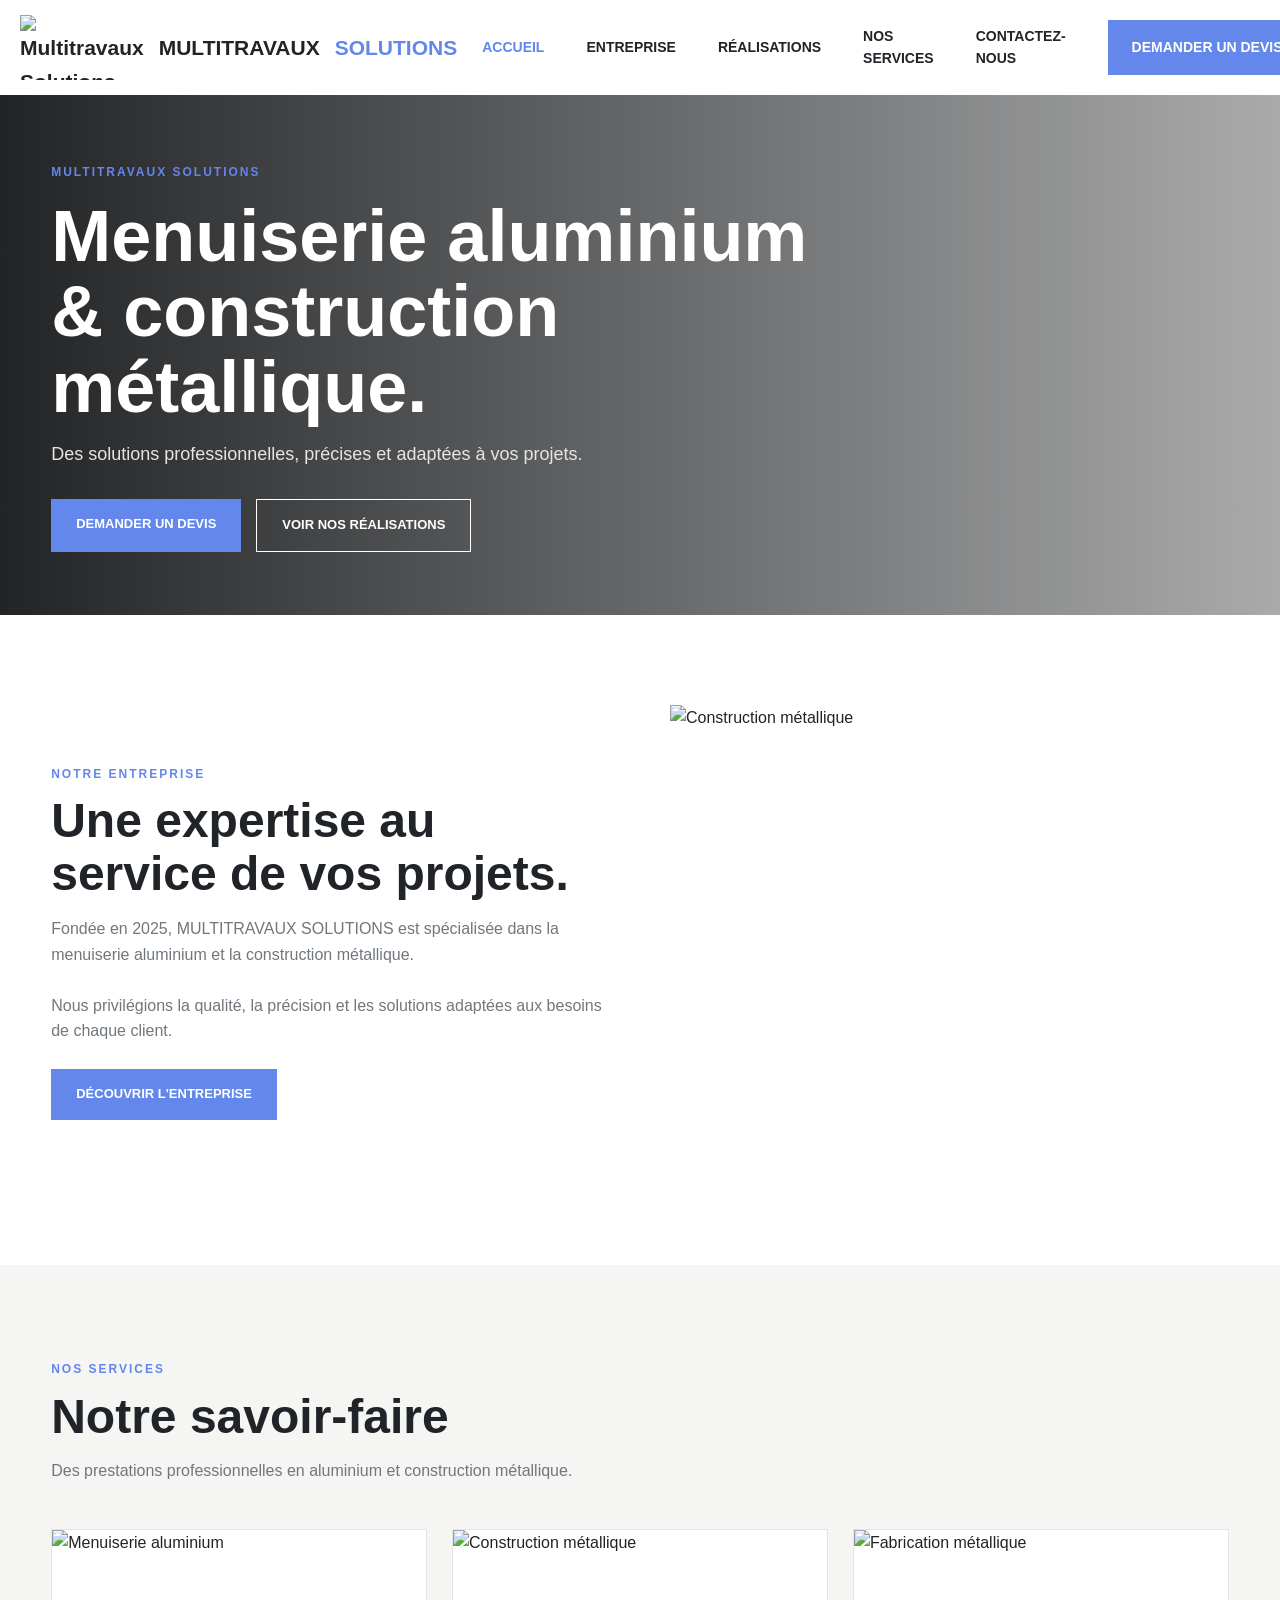
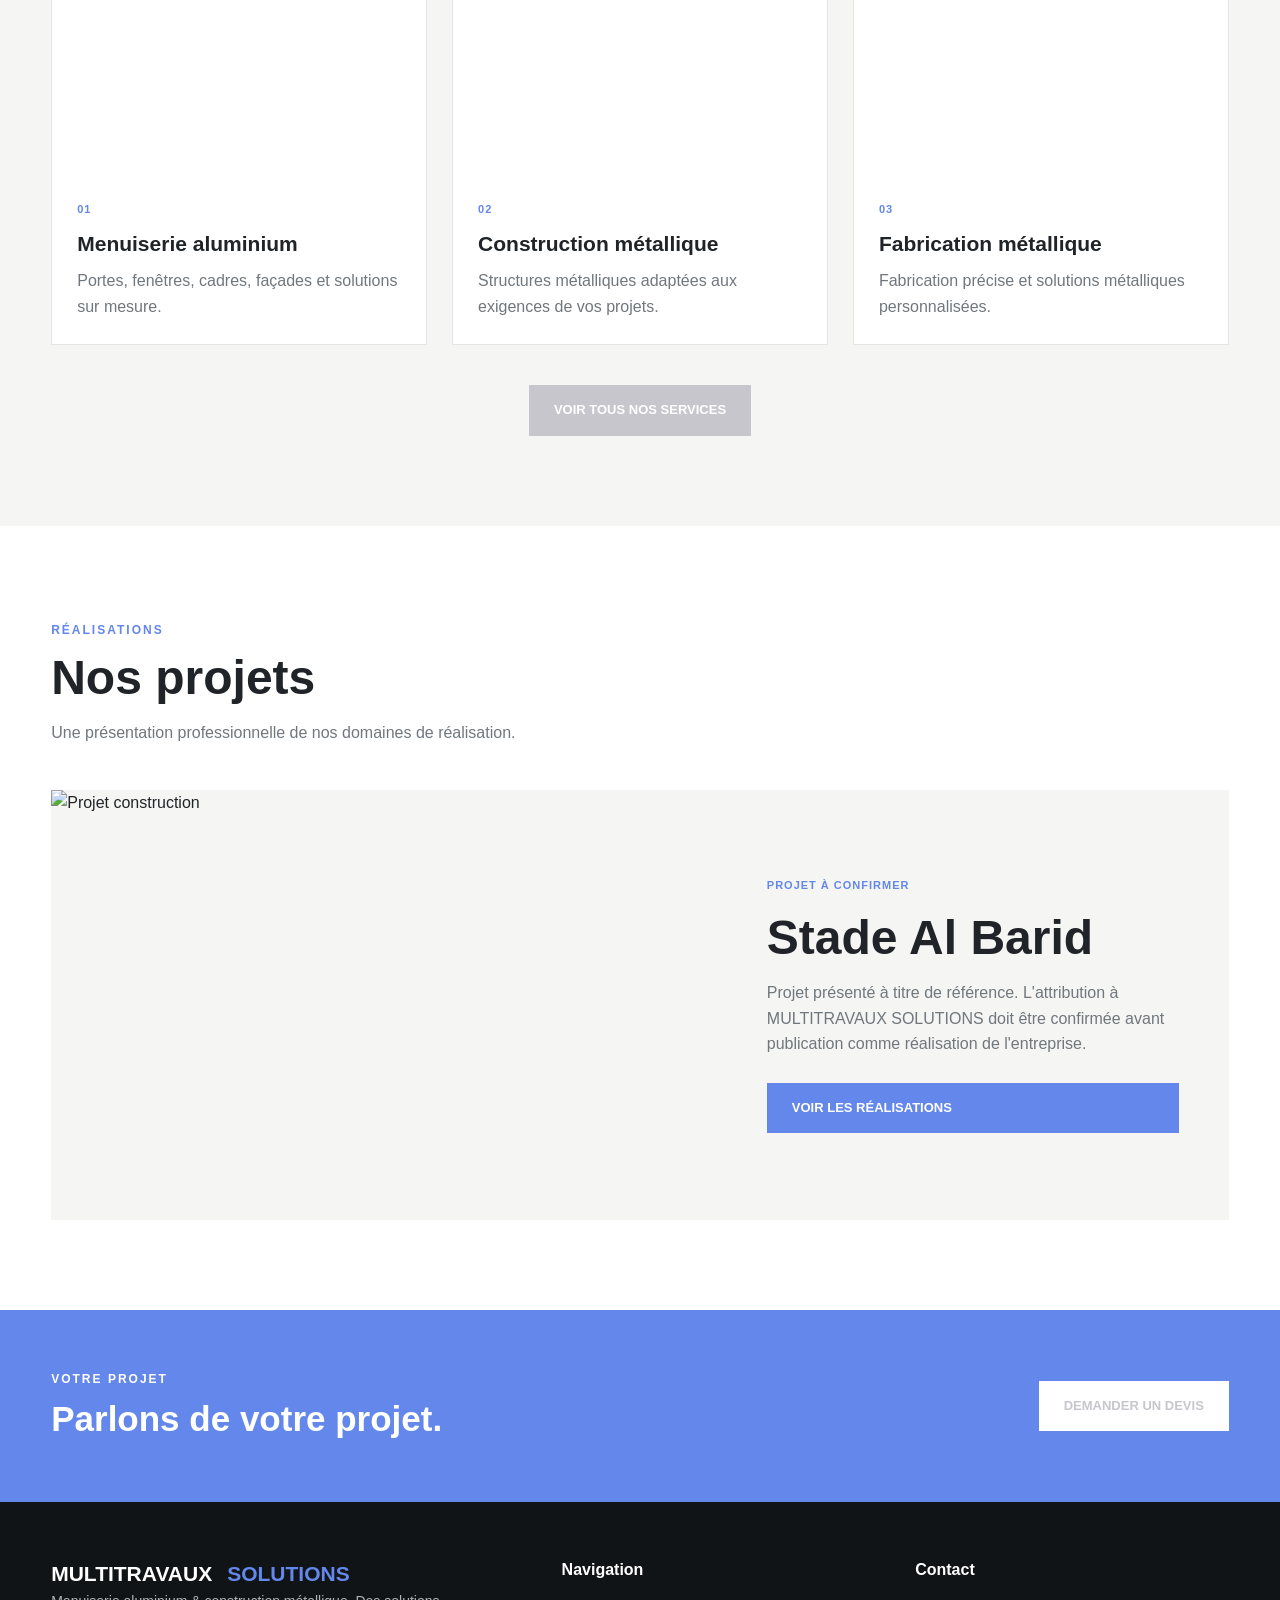
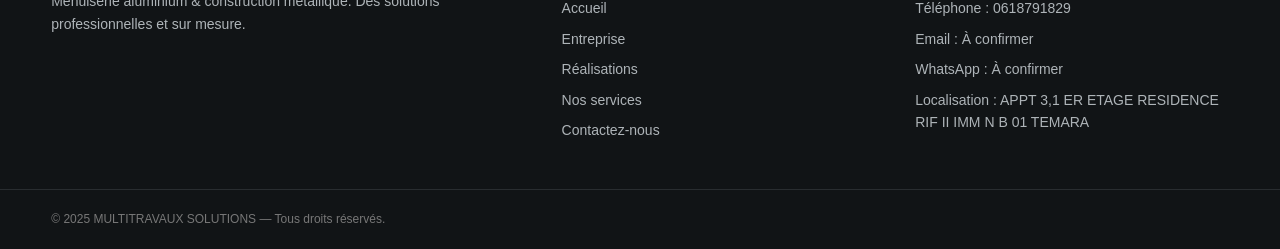
==== index.html @ ccea805b "Add files via upload" ====
<!DOCTYPE html>
<html lang="fr">
<head>
    <meta charset="UTF-8">
    <meta name="viewport" content="width=device-width, initial-scale=1.0">

    <title>MULTITRAVAUX SOLUTIONS</title>

    <link rel="stylesheet" href="style.css">
</head>

<body>

<!-- HEADER -->

<header>

    <div class="container navbar">

        <a href="index.html" class="logo">
            <img src="image/LOGO Casque vectorisé (50 x 60) mm_page-0001.jpg" alt="Multitravaux Solutions">
            MULTITRAVAUX <span>SOLUTIONS</span>
        </a>    

        <button class="menu-btn" onclick="toggleMenu()">
            ☰
        </button>

        <nav id="navLinks">

            <a href="index.html" class="active">
                ACCUEIL
            </a>

            <a href="entreprise.html">
                ENTREPRISE
            </a>

            <a href="realisations.html">
                RÉALISATIONS
            </a>

            <a href="services.html">
                NOS SERVICES
            </a>

            <a href="contact.html">
                CONTACTEZ-NOUS
            </a>

            <a href="contact.html" class="quote-btn">
                DEMANDER UN DEVIS
            </a>

        </nav>

    </div>

</header>


<!-- HERO -->

<section class="home-hero">

    <div class="container">

        <span class="eyebrow">
            MULTITRAVAUX SOLUTIONS
        </span>

        <h1>
            Menuiserie aluminium
            & construction métallique.
        </h1>

        <p>
            Des solutions professionnelles, précises et
            adaptées à vos projets.
        </p>

        <div class="hero-buttons">

            <a href="contact.html" class="btn">
                DEMANDER UN DEVIS
            </a>

            <a href="realisations.html" class="btn btn-outline">
                VOIR NOS RÉALISATIONS
            </a>

        </div>

    </div>

</section>


<!-- INTRO -->

<section class="section">

    <div class="container two-columns">

        <div>

            <span class="eyebrow">
                NOTRE ENTREPRISE
            </span>

            <h2>
                Une expertise au service
                de vos projets.
            </h2>

            <p>
                Fondée en 2025, MULTITRAVAUX SOLUTIONS
                est spécialisée dans la menuiserie aluminium
                et la construction métallique.
            </p>

            <br>

            <p>
                Nous privilégions la qualité, la précision
                et les solutions adaptées aux besoins
                de chaque client.
            </p>

            <br>

            <a href="entreprise.html" class="btn">
                DÉCOUVRIR L'ENTREPRISE
            </a>

        </div>


        <img
            src="https://images.unsplash.com/photo-1504917595217-d4dc5ebe6122?auto=format&fit=crop&w=1200&q=85"
            alt="Construction métallique">

    </div>

</section>


<!-- SERVICES PREVIEW -->

<section class="section light-section">

    <div class="container">

        <div class="section-head">

            <span class="eyebrow">
                NOS SERVICES
            </span>

            <h2>
                Notre savoir-faire
            </h2>

            <p>
                Des prestations professionnelles en aluminium
                et construction métallique.
            </p>

        </div>


        <div class="cards">

            <div class="card">

                <img
                    src="https://images.unsplash.com/photo-1600566753086-00f18fb6b3ea?auto=format&fit=crop&w=900&q=85"
                    alt="Menuiserie aluminium">

                <div class="card-content">

                    <span class="tag">
                        01
                    </span>

                    <h3>
                        Menuiserie aluminium
                    </h3>

                    <p>
                        Portes, fenêtres, cadres, façades
                        et solutions sur mesure.
                    </p>

                </div>

            </div>


            <div class="card">

                <img
                    src="https://images.unsplash.com/photo-1504307651254-35680f356dfd?auto=format&fit=crop&w=900&q=85"
                    alt="Construction métallique">

                <div class="card-content">

                    <span class="tag">
                        02
                    </span>

                    <h3>
                        Construction métallique
                    </h3>

                    <p>
                        Structures métalliques adaptées
                        aux exigences de vos projets.
                    </p>

                </div>

            </div>


            <div class="card">

                <img
                    src="https://images.unsplash.com/photo-1531058020387-3be344556be6?auto=format&fit=crop&w=900&q=85"
                    alt="Fabrication métallique">

                <div class="card-content">

                    <span class="tag">
                        03
                    </span>

                    <h3>
                        Fabrication métallique
                    </h3>

                    <p>
                        Fabrication précise et solutions
                        métalliques personnalisées.
                    </p>

                </div>

            </div>

        </div>


        <div class="center-btn">

            <a href="services.html" class="btn btn-dark">
                VOIR TOUS NOS SERVICES
            </a>

        </div>

    </div>

</section>


<!-- REALISATIONS -->

<section class="section">

    <div class="container">

        <div class="section-head">

            <span class="eyebrow">
                RÉALISATIONS
            </span>

            <h2>
                Nos projets
            </h2>

            <p>
                Une présentation professionnelle de nos
                domaines de réalisation.
            </p>

        </div>


        <div class="project-feature">

            <img
                src="https://images.unsplash.com/photo-1511818966892-d7d671e672a2?auto=format&fit=crop&w=1200&q=85"
                alt="Projet construction">

            <div>

                <span class="tag">
                    PROJET À CONFIRMER
                </span>

                <h2>
                    Stade Al Barid
                </h2>

                <p>
                    Projet présenté à titre de référence.
                    L'attribution à MULTITRAVAUX SOLUTIONS
                    doit être confirmée avant publication
                    comme réalisation de l'entreprise.
                </p>

                <br>

                <a href="realisations.html" class="btn">
                    VOIR LES RÉALISATIONS
                </a>

            </div>

        </div>

    </div>

</section>


<!-- CTA -->

<section class="cta">

    <div class="container cta-content">

        <div>

            <span class="eyebrow">
                VOTRE PROJET
            </span>

            <h2>
                Parlons de votre projet.
            </h2>

        </div>

        <a href="contact.html" class="btn btn-white">
            DEMANDER UN DEVIS
        </a>

    </div>

</section>


<!-- FOOTER -->

<footer>

    <div class="container footer-grid">

        <div>

            <div class="logo">
                MULTITRAVAUX <span>SOLUTIONS</span>
            </div>

            <p>
                Menuiserie aluminium & construction métallique.
                Des solutions professionnelles et sur mesure.
            </p>

        </div>


        <div>

            <h4>
                Navigation
            </h4>

            <a href="index.html">Accueil</a>
            <a href="entreprise.html">Entreprise</a>
            <a href="realisations.html">Réalisations</a>
            <a href="services.html">Nos services</a>
            <a href="contact.html">Contactez-nous</a>

        </div>


        <div>

            <h4>
                Contact
            </h4>

            <p>
                Téléphone : 0618791829
            </p>

            <p>
                Email : À confirmer
            </p>

            <p>
                WhatsApp : À confirmer
            </p>

            <p>
                Localisation : APPT 3,1 ER ETAGE RESIDENCE RIF II IMM N B 01 TEMARA
            </p>

        </div>

    </div>


    <div class="footer-bottom">

        <div class="container">

            © 2025 MULTITRAVAUX SOLUTIONS —
            Tous droits réservés.

        </div>

    </div>

</footer>


<script src="script.js"></script>

</body>
</html>
---- style.css ----
* {
    margin: 0;
    padding: 0;
    box-sizing: border-box;
}

:root {
    --orange: #6387ea;
    --dark: #c7c6cd;
    --dark2: #20252a;
    --light: #f5f5f3;
    --white: #ffffff;
    --text: #202428;
    --gray: #70777d;
    --border: #e5e5e5;
}

html {
    scroll-behavior: smooth;
}

body {
    font-family: Arial, Helvetica, sans-serif;
    color: var(--text);
    background: white;
    line-height: 1.6;
}

a {
    text-decoration: none;
    color: inherit;
}

img {
    display: block;
    width: 100%;
    object-fit: cover;
}

.container {
    width: 92%;
    max-width: 1180px;
    margin: auto;
}

header .container {
    width: 100%;
    max-width: 100%;
    padding: 0 20px;   /* jdid: bghd l-logo mn l-hafa b espace zghir bark */
}

.navbar {
    min-height: 95px;
    display: flex;
    align-items: center;
    justify-content: space-between;
    gap: 25px;
}

.logo {
    display: flex;
    align-items: center;
    gap: 15px;  
    font-size: 21px;
    font-weight: 900;
}

.logo img {
    height: 65px;
    width: auto;
}
.logo span {
    color: var(--orange);
}

nav {
    display: flex;
    align-items: center;
    gap: 42px;   
}
nav a {
    font-size: 14px;
    font-weight: 700;
    transition: .3s;
}

nav a:hover,
nav a.active {
    color: var(--orange);
}

.quote-btn {
    display: inline-block;
    background: var(--orange);
    color: white !important;
    padding: 16px 24px;
    white-space: nowrap;
}

.menu-btn {
    display: none;
    background: none;
    border: none;
    font-size: 28px;
    cursor: pointer;
}


/* ================= HERO ================= */

.home-hero,
.page-hero,
.contact-hero {
    min-height: 520px;
    display: flex;
    align-items: center;
    color: white;
    background:
        linear-gradient(
            90deg,
            rgba(10,12,14,.9),
            rgba(10,12,14,.35)
        ),
        url("https://images.unsplash.com/photo-1504917595217-d4dc5ebe6122?auto=format&fit=crop&w=1800&q=85")
        center/cover;
}

.page-hero {
    min-height: 430px;
}

.contact-hero {
    background:
        linear-gradient(
            90deg,
            rgba(10,12,14,.9),
            rgba(10,12,14,.35)
        ),
        url("https://images.unsplash.com/photo-1497366754035-f200968a6e72?auto=format&fit=crop&w=1800&q=85")
        center/cover;
}

.home-hero h1,
.page-hero h1,
.contact-hero h1 {
    max-width: 800px;
    font-size: clamp(45px, 6vw, 72px);
    line-height: 1.05;
    margin: 15px 0;
}

.home-hero p,
.page-hero p,
.contact-hero p {
    max-width: 650px;
    color: #e5e5e5;
    font-size: 18px;
}

.eyebrow {
    color: var(--orange);
    font-size: 12px;
    font-weight: 800;
    letter-spacing: 2px;
    text-transform: uppercase;
}


/* ================= BUTTON ================= */

.btn {
    display: inline-block;
    background: var(--orange);
    color: white;
    border: none;
    padding: 15px 25px;
    font-size: 13px;
    font-weight: 800;
    cursor: pointer;
    transition: .3s;
}

.btn:hover {
    transform: translateY(-3px);
    background: #7693e2;
}

.btn-dark {
    background: var(--dark);
}

.btn-white {
    background: white;
    color: var(--dark);
}

.hero-buttons {
    display: flex;
    gap: 15px;
    margin-top: 30px;
}

.btn-outline {
    background: transparent;
    border: 1px solid white;
}

.center-btn {
    text-align: center;
    margin-top: 40px;
}


/* ================= SECTIONS ================= */

.section {
    padding: 90px 0;
}

.light-section {
    background: var(--light);
}

.section-head {
    max-width: 750px;
    margin-bottom: 45px;
}

.section h2 {
    font-size: clamp(32px,4vw,48px);
    line-height: 1.1;
    margin: 10px 0 15px;
}

.section p {
    color: var(--gray);
}


/* ================= TWO COLUMNS ================= */

.two-columns {
    display: grid;
    grid-template-columns: 1fr 1fr;
    gap: 60px;
    align-items: center;
}

.two-columns img {
    height: 470px;
}


/* ================= CARDS ================= */

.cards {
    display: grid;
    grid-template-columns: repeat(3,1fr);
    gap: 25px;
}

.card {
    background: white;
    border: 1px solid var(--border);
    overflow: hidden;
    transition: .3s;
}

.card:hover {
    transform: translateY(-5px);
    box-shadow: 0 15px 35px rgba(0,0,0,.08);
}

.card img {
    height: 240px;
}

.card-content {
    padding: 25px;
}

.card-content h3 {
    font-size: 21px;
    margin-bottom: 8px;
}

.tag {
    display: inline-block;
    color: var(--orange);
    font-size: 11px;
    font-weight: 800;
    letter-spacing: 1px;
    margin-bottom: 8px;
}


/* ================= PROJECT ================= */

.project-feature {
    display: grid;
    grid-template-columns: 1.3fr 1fr;
    background: var(--light);
}

.project-feature img {
    height: 430px;
}

.project-feature > div {
    padding: 50px;
    display: flex;
    flex-direction: column;
    justify-content: center;
}

.project-grid {
    display: grid;
    grid-template-columns: repeat(2,1fr);
    gap: 25px;
}

.project-card {
    border: 1px solid var(--border);
    overflow: hidden;
    background: white;
}

.project-card img {
    height: 330px;
}

.project-info {
    padding: 25px;
}

.project-info h3 {
    font-size: 25px;
    margin-bottom: 8px;
}


/* ================= SERVICES ================= */

.service-list {
    display: flex;
    flex-direction: column;
    gap: 80px;
}

.service-row {
    display: grid;
    grid-template-columns: 1fr 1fr;
    gap: 60px;
    align-items: center;
}

.service-row.reverse img {
    order: 2;
}

.service-row img {
    height: 420px;
}

.service-row h2 {
    font-size: 42px;
}


/* ================= VALUES ================= */

.values-grid {
    display: grid;
    grid-template-columns: repeat(2,1fr);
    gap: 20px;
}

.value-big {
    padding: 35px;
    background: white;
    border-left: 4px solid var(--orange);
}

.value-big strong {
    display: block;
    font-size: 22px;
    margin-bottom: 10px;
}


/* ================= DARK ================= */

.dark-section {
    background: var(--dark);
    color: white;
}

.dark-section p {
    color: #bfc4c7;
}

.process-grid {
    display: grid;
    grid-template-columns: repeat(3,1fr);
    gap: 20px;
    margin-top: 40px;
}

.process-grid div {
    padding: 30px;
    border: 1px solid #333;
}

.process-grid span {
    color: var(--orange);
    font-weight: 900;
    font-size: 28px;
}


/* ================= CONTACT ================= */

.contact-layout {
    display: grid;
    grid-template-columns: .85fr 1.15fr;
    gap: 60px;
}

.contact-side h2 {
    font-size: 45px;
    line-height: 1.1;
    margin: 10px 0;
}

.contact-details {
    display: grid;
    gap: 15px;
    margin-top: 30px;
}

.contact-details div {
    padding: 20px;
    background: var(--light);
    border-left: 3px solid var(--orange);
}

.contact-details span {
    display: block;
    color: var(--orange);
    font-size: 11px;
    font-weight: 800;
}

.contact-details strong {
    display: block;
    margin-top: 5px;
}

.whatsapp-btn {
    display: inline-block;
    margin-top: 20px;
    background: var(--dark);
    color: white;
    padding: 15px 20px;
    font-size: 13px;
    font-weight: 800;
}

.form-box {
    background: var(--light);
    padding: 40px;
}

.form-box h2 {
    font-size: 34px;
    margin: 5px 0;
}

.form-box p {
    margin-bottom: 25px;
}

form {
    display: grid;
    gap: 15px;
}

.form-row {
    display: grid;
    grid-template-columns: 1fr 1fr;
    gap: 15px;
}

input,
select,
textarea {
    width: 100%;
    border: 1px solid #ddd;
    background: white;
    padding: 15px;
    font: inherit;
    outline: none;
}

input:focus,
select:focus,
textarea:focus {
    border-color: var(--orange);
}

textarea {
    min-height: 160px;
    resize: vertical;
}


/* ================= MAP ================= */

.map-section {
    padding: 80px 0;
    background: var(--light);
}

.map {
    height: 350px;
    margin-top: 25px;
    display: flex;
    align-items: center;
    justify-content: center;
    color: white;
    font-weight: 800;
    background:
        linear-gradient(rgba(0,0,0,.55),rgba(0,0,0,.55)),
        url("https://images.unsplash.com/photo-1524666041070-9f7d3f5c3f22?auto=format&fit=crop&w=1600&q=85")
        center/cover;
}


/* ================= CTA ================= */

.cta {
    padding: 55px 0;
    background: var(--orange);
    color: white;
}

.cta-content {
    display: flex;
    align-items: center;
    justify-content: space-between;
    gap: 25px;
}

.cta h2 {
    font-size: 35px;
}

.cta .eyebrow {
    color: white;
}


/* ================= FOOTER ================= */

footer {
    background: #111416;
    color: white;
    padding-top: 55px;
}

.footer-grid {
    display: grid;
    grid-template-columns: 1.5fr 1fr 1fr;
    gap: 40px;
    padding-bottom: 40px;
}

footer h4 {
    margin-bottom: 15px;
}

footer a,
footer p {
    display: block;
    color: #aeb4b8;
    font-size: 14px;
    margin-bottom: 8px;
}

.footer-bottom {
    border-top: 1px solid #292d30;
    padding: 20px 0;
    color: #777;
    font-size: 12px;
}


/* ================= MOBILE ================= */

@media(max-width:800px) {

    .menu-btn {
        display: block;
    }

    nav {
        display: none;
        position: absolute;
        top: 82px;
        left: 0;
        right: 0;
        background: white;
        padding: 25px;
        flex-direction: column;
        align-items: flex-start;
        gap: 20px;
        border-bottom: 1px solid var(--border);
    }

    nav.show {
        display: flex;
    }

    .home-hero,
    .page-hero,
    .contact-hero {
        min-height: 500px;
    }

    .home-hero h1,
    .page-hero h1,
    .contact-hero h1 {
        font-size: 48px;
    }

    .section {
        padding: 65px 0;
    }

    .two-columns,
    .project-feature,
    .contact-layout,
    .service-row {
        grid-template-columns: 1fr;
    }

    .service-row.reverse img {
        order: 0;
    }

    .service-row img,
    .two-columns img {
        height: 330px;
    }

    .cards,
    .project-grid,
    .values-grid,
    .process-grid,
    .footer-grid {
        grid-template-columns: 1fr;
    }

    .project-feature > div {
        padding: 35px;
    }

    .hero-buttons,
    .cta-content {
        flex-direction: column;
        align-items: flex-start;
    }

    .form-row {
        grid-template-columns: 1fr;
    }

    .form-box {
        padding: 25px;
    }

}
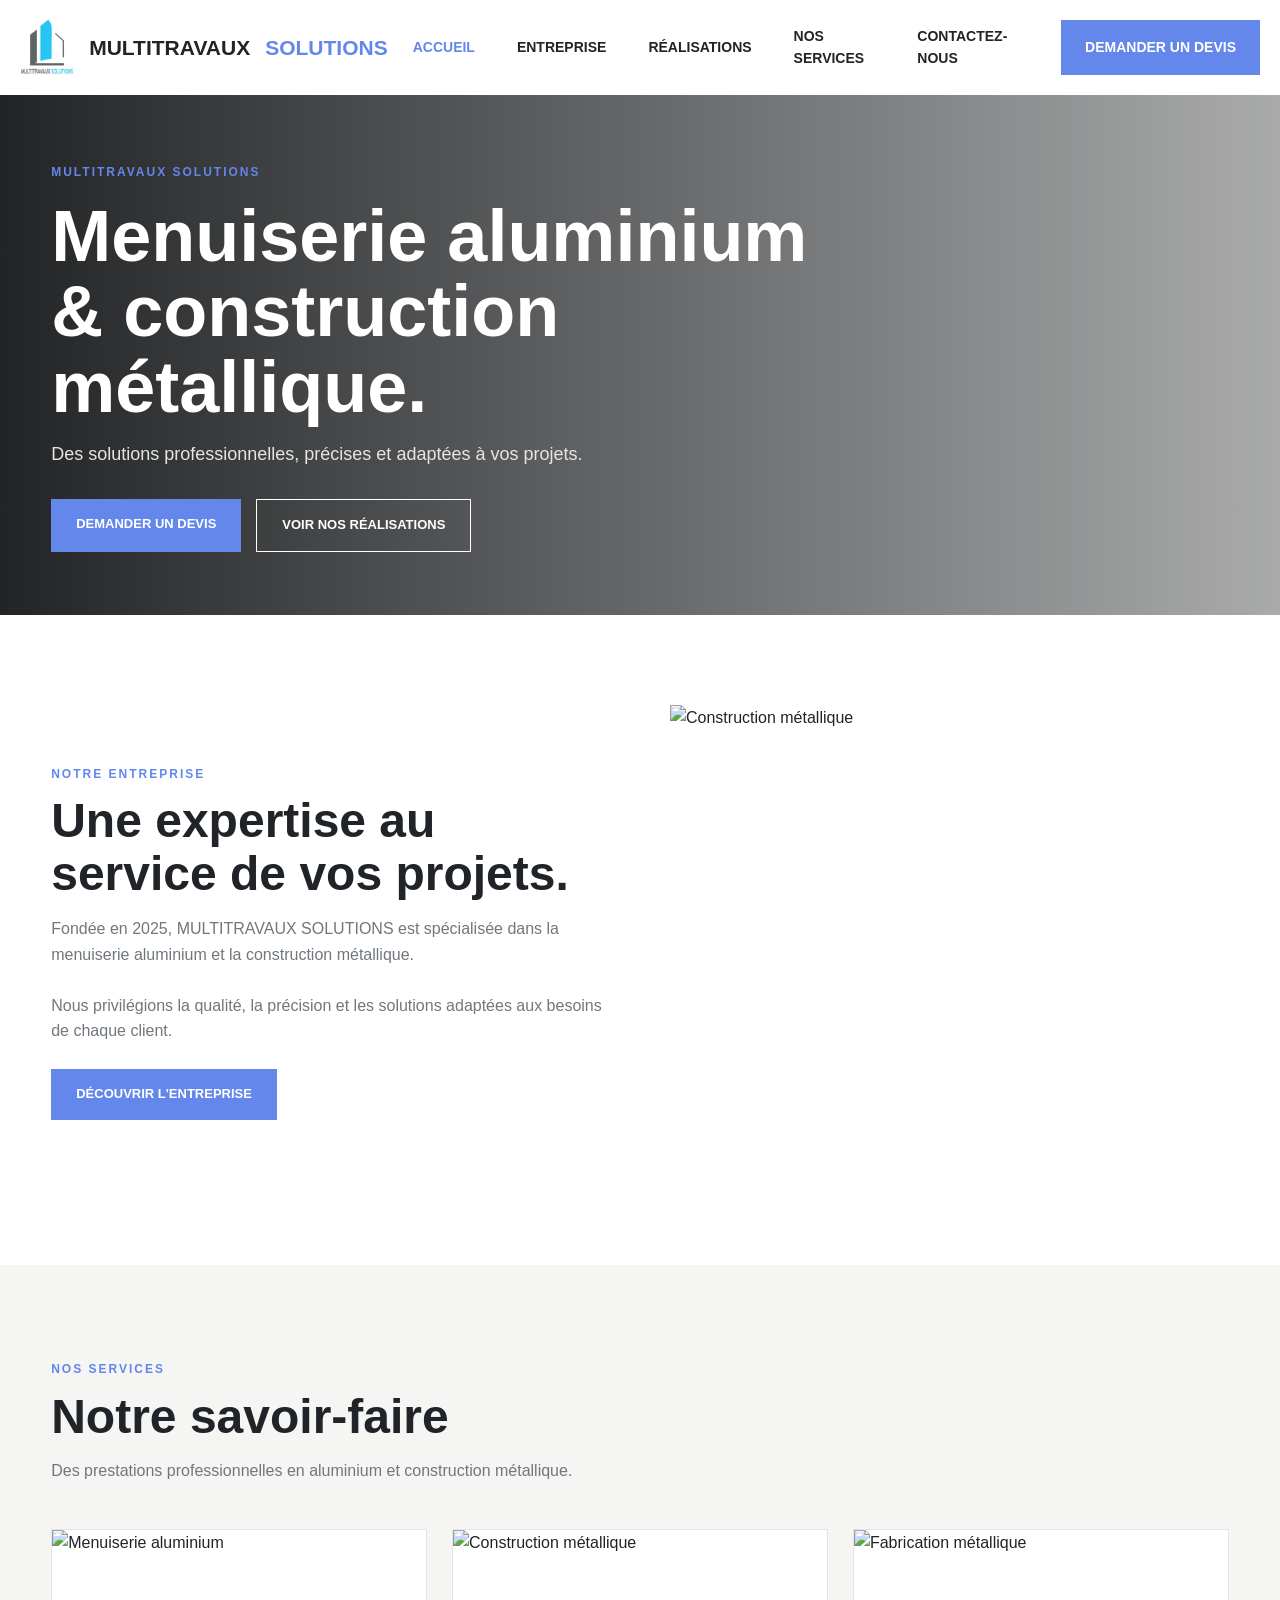
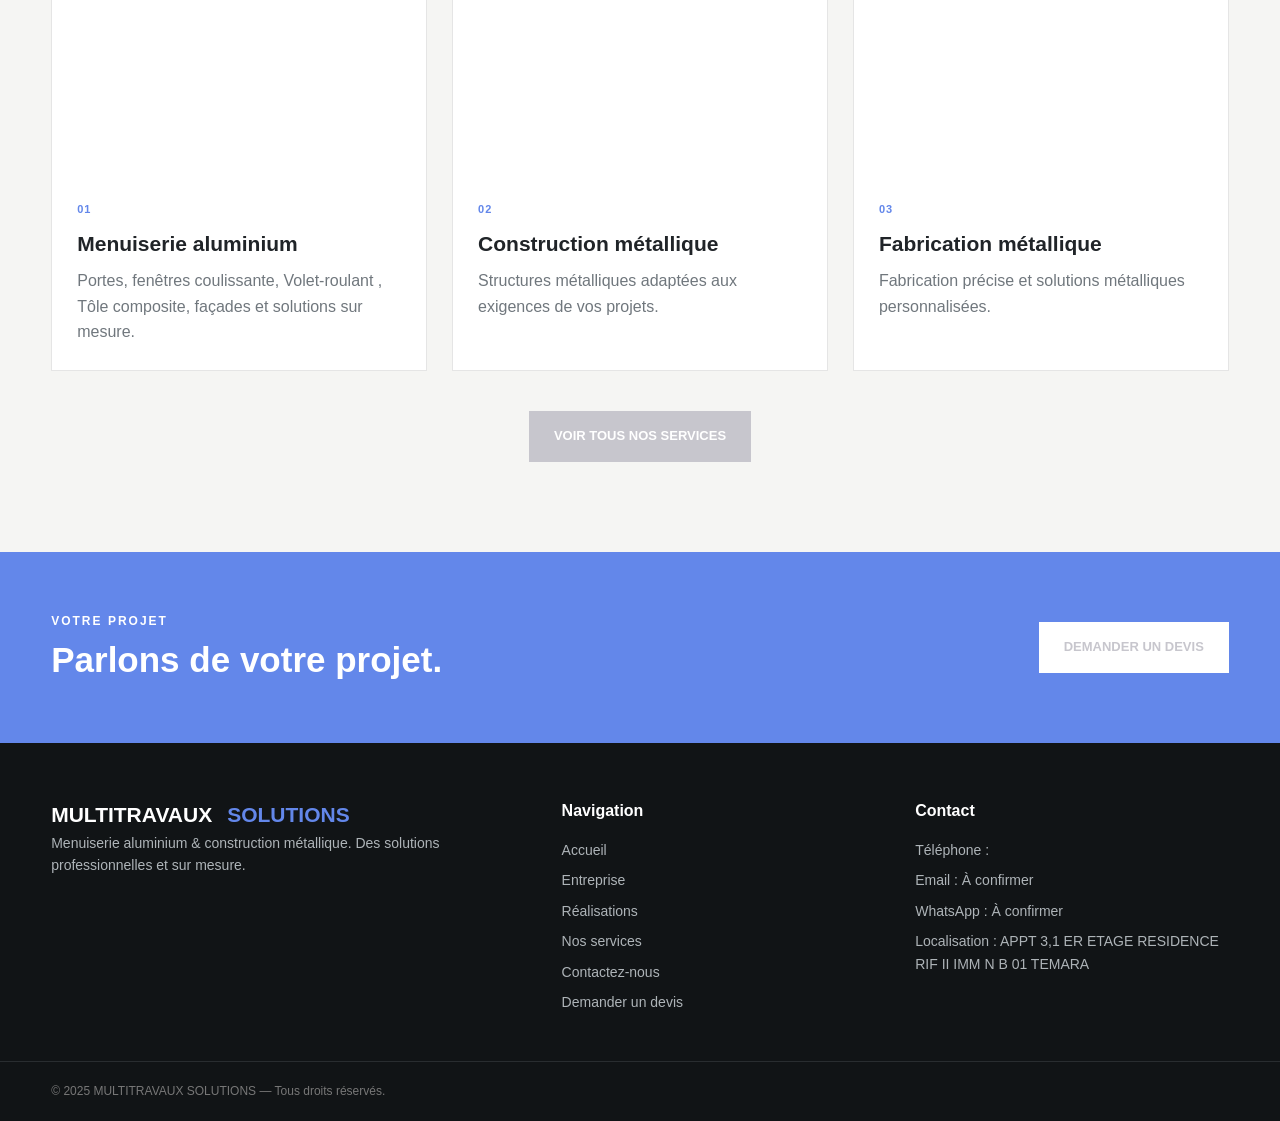
==== commit c0487366: "Add files via upload" ====
--- a/index.html
+++ b/index.html
@@ -5,6 +5,7 @@
     <meta name="viewport" content="width=device-width, initial-scale=1.0">
 
     <title>MULTITRAVAUX SOLUTIONS</title>
+    <link rel="icon" type="image/png" href="image/favicon.jpeg">
 
     <link rel="stylesheet" href="style.css">
 </head>
@@ -48,7 +49,7 @@
                 CONTACTEZ-NOUS
             </a>
 
-            <a href="contact.html" class="quote-btn">
+            <a href="devis.html" class="quote-btn">
                 DEMANDER UN DEVIS
             </a>
 
@@ -174,7 +175,7 @@
             <div class="card">
 
                 <img
-                    src="https://images.unsplash.com/photo-1600566753086-00f18fb6b3ea?auto=format&fit=crop&w=900&q=85"
+                    src="image/image2.jpeg"
                     alt="Menuiserie aluminium">
 
                 <div class="card-content">
@@ -188,7 +189,7 @@
                     </h3>
 
                     <p>
-                        Portes, fenêtres, cadres, façades
+                        Portes, fenêtres coulissante, Volet-roulant , Tôle composite, façades 
                         et solutions sur mesure.
                     </p>
 
@@ -200,7 +201,7 @@
             <div class="card">
 
                 <img
-                    src="https://images.unsplash.com/photo-1504307651254-35680f356dfd?auto=format&fit=crop&w=900&q=85"
+                    src="image/image3.jpeg"
                     alt="Construction métallique">
 
                 <div class="card-content">
@@ -226,7 +227,7 @@
             <div class="card">
 
                 <img
-                    src="https://images.unsplash.com/photo-1531058020387-3be344556be6?auto=format&fit=crop&w=900&q=85"
+                    src="image/imag1.jpeg"
                     alt="Fabrication métallique">
 
                 <div class="card-content">
@@ -256,68 +257,6 @@
             <a href="services.html" class="btn btn-dark">
                 VOIR TOUS NOS SERVICES
             </a>
-
-        </div>
-
-    </div>
-
-</section>
-
-
-<!-- REALISATIONS -->
-
-<section class="section">
-
-    <div class="container">
-
-        <div class="section-head">
-
-            <span class="eyebrow">
-                RÉALISATIONS
-            </span>
-
-            <h2>
-                Nos projets
-            </h2>
-
-            <p>
-                Une présentation professionnelle de nos
-                domaines de réalisation.
-            </p>
-
-        </div>
-
-
-        <div class="project-feature">
-
-            <img
-                src="https://images.unsplash.com/photo-1511818966892-d7d671e672a2?auto=format&fit=crop&w=1200&q=85"
-                alt="Projet construction">
-
-            <div>
-
-                <span class="tag">
-                    PROJET À CONFIRMER
-                </span>
-
-                <h2>
-                    Stade Al Barid
-                </h2>
-
-                <p>
-                    Projet présenté à titre de référence.
-                    L'attribution à MULTITRAVAUX SOLUTIONS
-                    doit être confirmée avant publication
-                    comme réalisation de l'entreprise.
-                </p>
-
-                <br>
-
-                <a href="realisations.html" class="btn">
-                    VOIR LES RÉALISATIONS
-                </a>
-
-            </div>
 
         </div>
 
@@ -384,6 +323,7 @@
             <a href="realisations.html">Réalisations</a>
             <a href="services.html">Nos services</a>
             <a href="contact.html">Contactez-nous</a>
+            <a href="devis.html">Demander un devis</a>
 
         </div>
 
@@ -395,7 +335,7 @@
             </h4>
 
             <p>
-                Téléphone : 0618791829
+                Téléphone : 
             </p>
 
             <p>
--- a/style.css
+++ b/style.css
@@ -272,7 +272,8 @@
 }
 
 .card img {
-    height: 240px;
+    height: 240px
+    
 }
 
 .card-content {
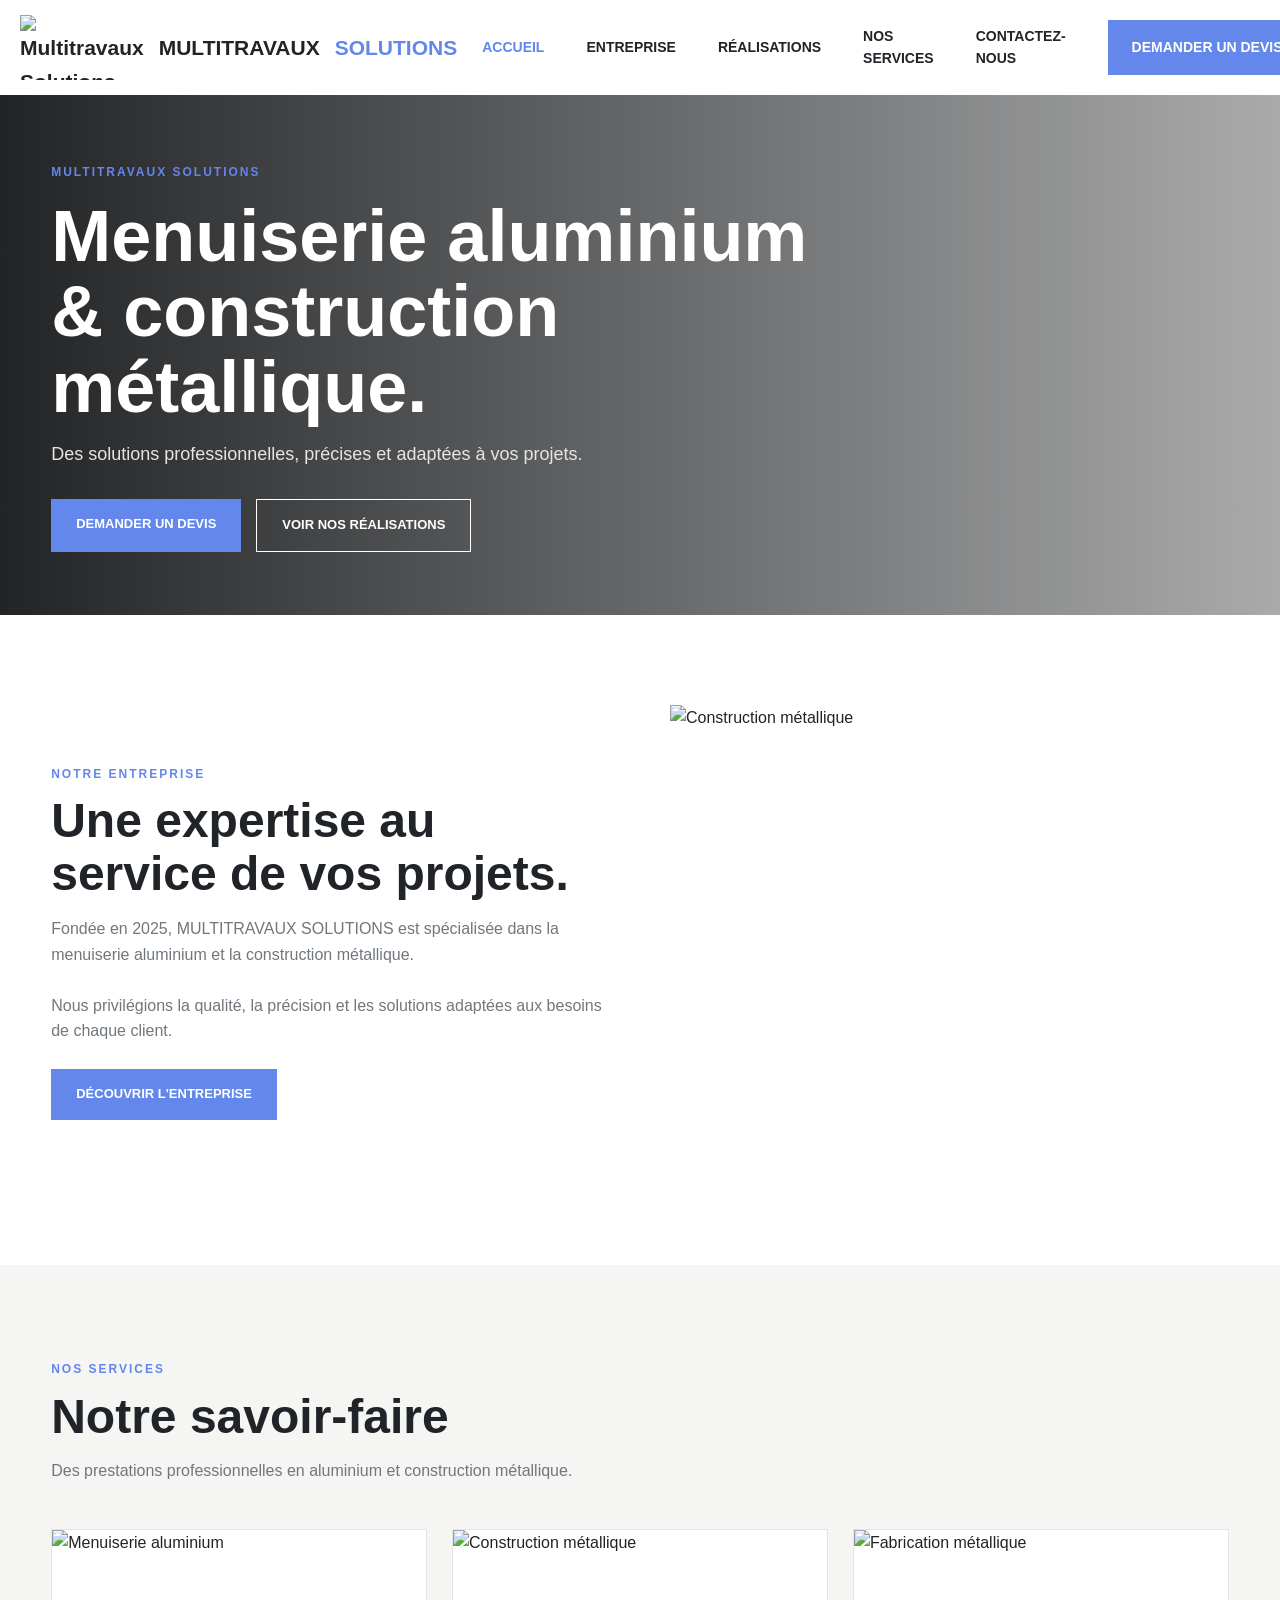
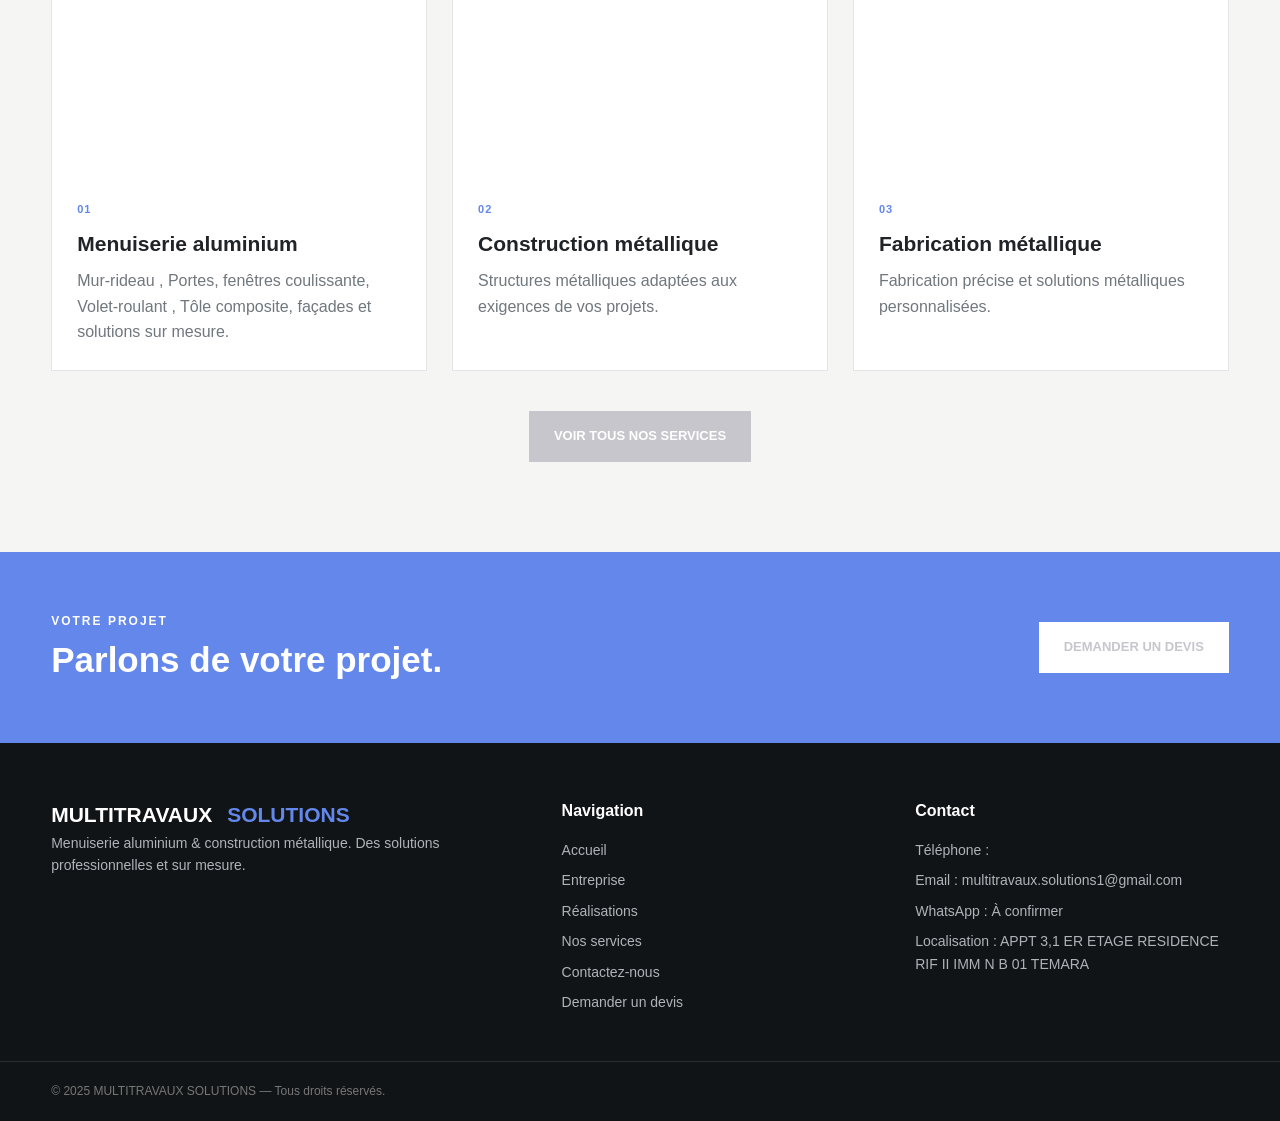
==== commit 532220cd: "Refactor index.html structure and content" ====
--- a/index.html
+++ b/index.html
@@ -63,6 +63,13 @@
 <!-- HERO -->
 
 <section class="home-hero">
+        <div class="hero-slideshow">
+            <div class="hero-slide" style="background-image:url('image/image5peg.jpeg')"></div>
+            <div class="hero-slide" style="background-image:url('image/image6.jpeg')"></div>
+            <div class="hero-slide" style="background-image:url('image/image7.jpeg')"></div>
+            <div class="hero-slide" style="background-image:url('image/image8.jpeg')"></div>
+        </div>
+
 
     <div class="container">
 
@@ -189,7 +196,7 @@
                     </h3>
 
                     <p>
-                        Portes, fenêtres coulissante, Volet-roulant , Tôle composite, façades 
+                        Mur-rideau , Portes, fenêtres coulissante, Volet-roulant , Tôle composite, façades 
                         et solutions sur mesure.
                     </p>
 
@@ -339,7 +346,7 @@
             </p>
 
             <p>
-                Email : À confirmer
+                Email : multitravaux.solutions1@gmail.com
             </p>
 
             <p>
@@ -372,4 +379,4 @@
 <script src="script.js"></script>
 
 </body>
-</html>+</html>
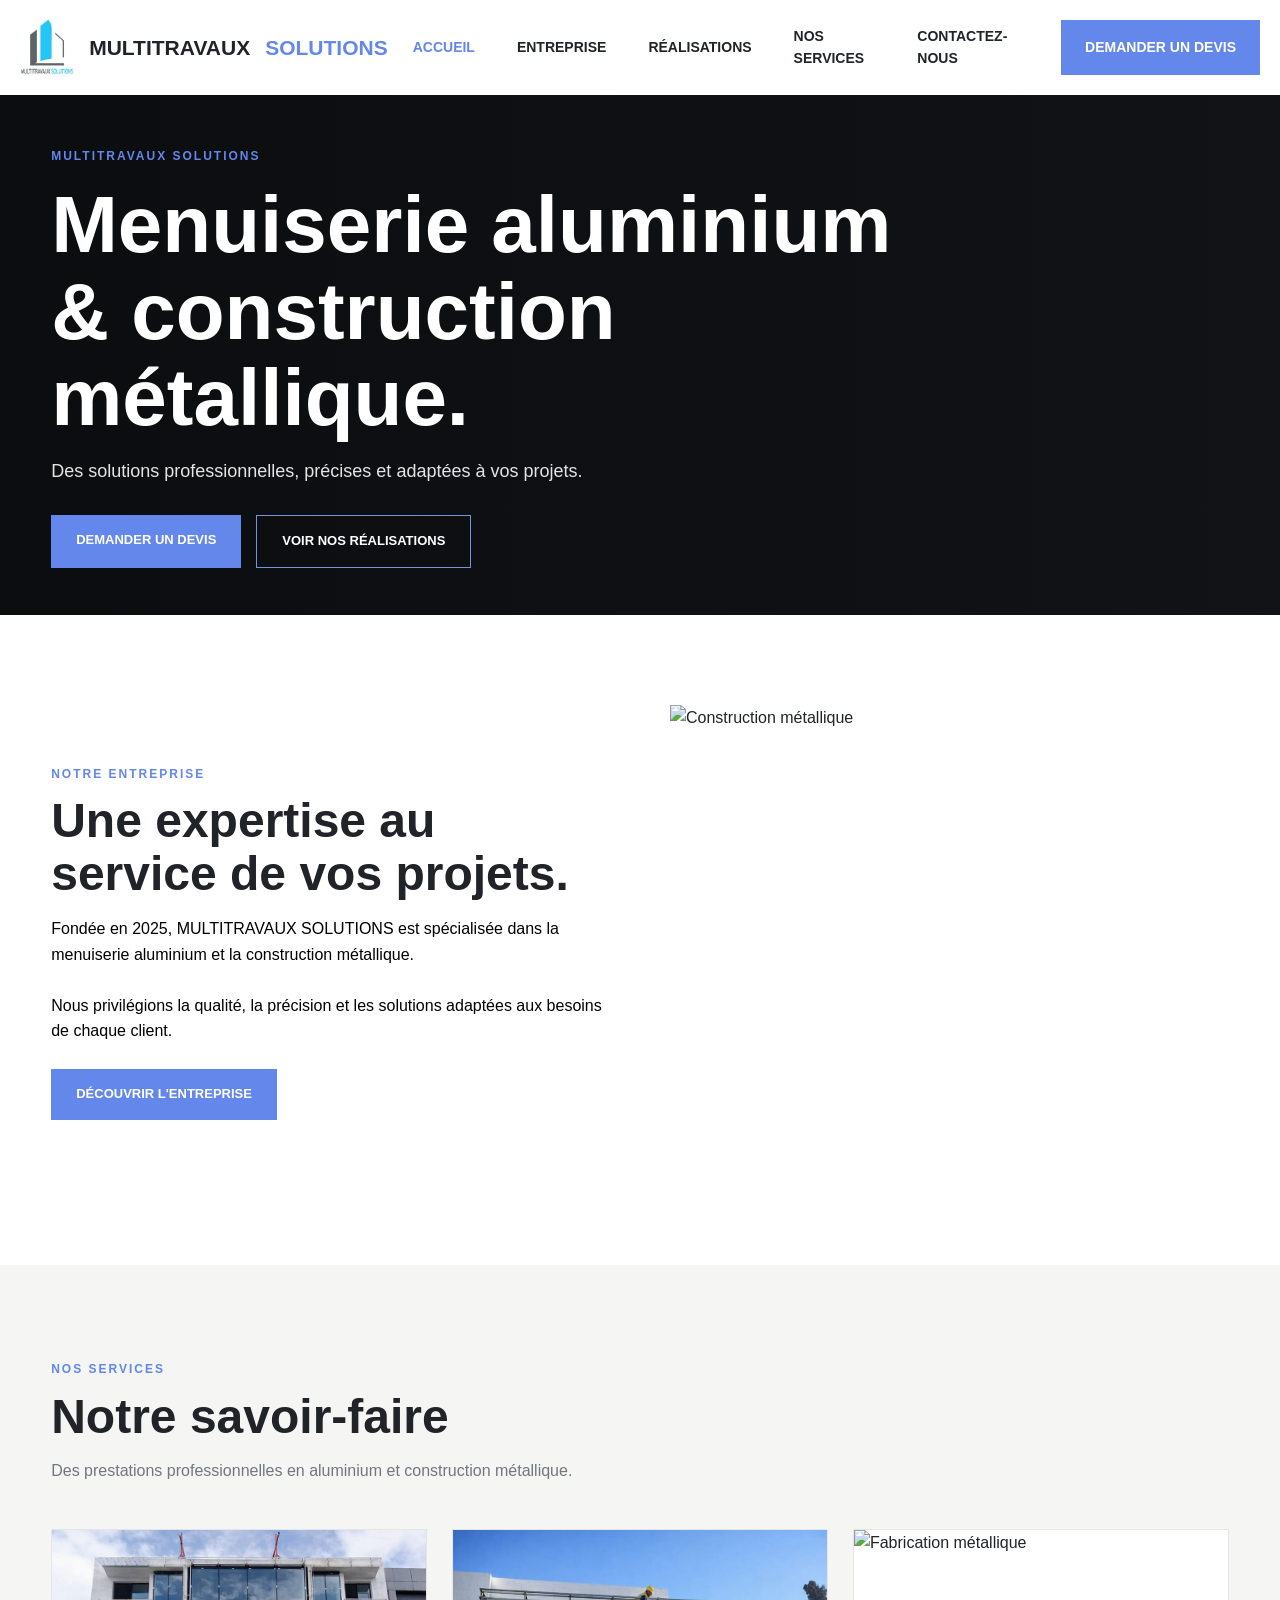
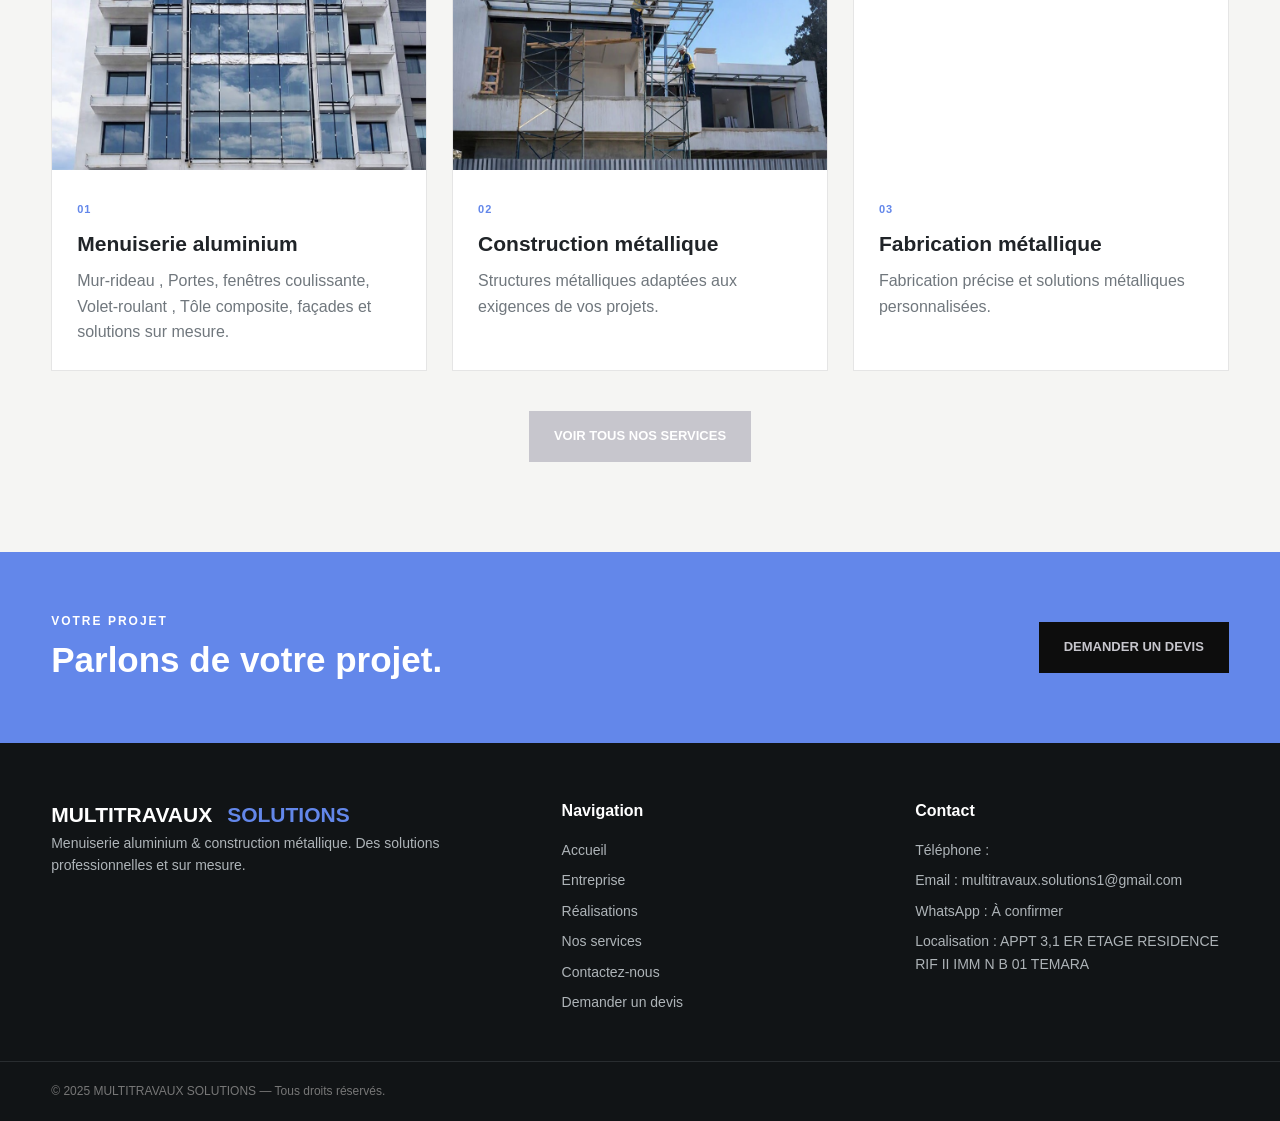
==== commit f01a4e21: "Modify favicon and improve header button accessibility Updated favicon image and button type in the " ====
--- a/index.html
+++ b/index.html
@@ -5,7 +5,7 @@
     <meta name="viewport" content="width=device-width, initial-scale=1.0">
 
     <title>MULTITRAVAUX SOLUTIONS</title>
-    <link rel="icon" type="image/png" href="image/favicon.jpeg">
+    <link rel="icon" type="image/png" href="image/favcon.jpeg">
 
     <link rel="stylesheet" href="style.css">
 </head>
@@ -23,8 +23,8 @@
             MULTITRAVAUX <span>SOLUTIONS</span>
         </a>    
 
-        <button class="menu-btn" onclick="toggleMenu()">
-            ☰
+       <button type="button" class="menu-btn" id="menuBtn">
+                ☰
         </button>
 
         <nav id="navLinks">
@@ -122,17 +122,17 @@
             </h2>
 
             <p>
-                Fondée en 2025, MULTITRAVAUX SOLUTIONS
+               <span style="color: black;">Fondée en 2025, MULTITRAVAUX SOLUTIONS
                 est spécialisée dans la menuiserie aluminium
-                et la construction métallique.
+                et la construction métallique.</span> 
             </p>
 
             <br>
 
             <p>
-                Nous privilégions la qualité, la précision
+                <span style="color: black;">Nous privilégions la qualité, la précision
                 et les solutions adaptées aux besoins
-                de chaque client.
+                de chaque client.</span>
             </p>
 
             <br>
@@ -234,7 +234,7 @@
             <div class="card">
 
                 <img
-                    src="image/imag1.jpeg"
+                    src="image/image1.jpeg"
                     alt="Fabrication métallique">
 
                 <div class="card-content">
--- a/style.css
+++ b/style.css
@@ -107,45 +107,71 @@
 
 
 /* ================= HERO ================= */
-
 .home-hero,
 .page-hero,
 .contact-hero {
+    position: relative;
     min-height: 520px;
     display: flex;
     align-items: center;
     color: white;
-    background:
-        linear-gradient(
-            90deg,
-            rgba(10,12,14,.9),
-            rgba(10,12,14,.35)
-        ),
-        url("https://images.unsplash.com/photo-1504917595217-d4dc5ebe6122?auto=format&fit=crop&w=1800&q=85")
-        center/cover;
+    overflow: hidden;
+    background: #14171a;
 }
 
 .page-hero {
-    min-height: 430px;
-}
-
-.contact-hero {
-    background:
-        linear-gradient(
-            90deg,
-            rgba(10,12,14,.9),
-            rgba(10,12,14,.35)
-        ),
-        url("https://images.unsplash.com/photo-1497366754035-f200968a6e72?auto=format&fit=crop&w=1800&q=85")
-        center/cover;
-}
-
+    min-height: 560px;
+}
+
+.hero-slideshow {
+    position: absolute;
+    inset: 0;
+    z-index: 0;
+}
+
+.hero-slide {
+    position: absolute;
+    inset: 0;
+    background-size: cover;
+    background-position: center;
+    opacity: 0;
+    animation: heroFade 13.5s infinite;
+}
+
+.hero-slide:nth-child(1) { animation-delay: 0s; }
+.hero-slide:nth-child(2) { animation-delay: 4.5s; }
+.hero-slide:nth-child(3) { animation-delay: 9s; }
+
+@keyframes heroFade {
+    0%   { opacity: 0; }
+    4%   { opacity: 1; }
+    29%  { opacity: 1; }
+    34%  { opacity: 0; }
+    100% { opacity: 0; }
+}
+
+.home-hero::before,
+.page-hero::before,
+.contact-hero::before {
+    content: "";
+    position: absolute;
+    inset: 0;
+    background: linear-gradient(90deg, rgba(10,12,14,.9), rgba(10,12,14,.35));
+    z-index: 1;
+}
+
+.home-hero > .container,
+.page-hero > .container,
+.contact-hero > .container {
+    position: relative;
+    z-index: 2;
+}
 .home-hero h1,
 .page-hero h1,
 .contact-hero h1 {
-    max-width: 800px;
-    font-size: clamp(45px, 6vw, 72px);
-    line-height: 1.05;
+    max-width: 850px;
+    font-size: clamp(52px, 7vw, 80px);
+    line-height: 1.08;
     margin: 15px 0;
 }
 
@@ -190,7 +216,7 @@
 }
 
 .btn-white {
-    background: white;
+    background: rgb(13, 13, 13);
     color: var(--dark);
 }
 
@@ -202,7 +228,7 @@
 
 .btn-outline {
     background: transparent;
-    border: 1px solid white;
+    border: 1px solid #7693e2;
 }
 
 .center-btn {
@@ -378,7 +404,7 @@
 
 .value-big {
     padding: 35px;
-    background: white;
+    background: rgb(229, 223, 223);
     border-left: 4px solid var(--orange);
 }
 
@@ -393,11 +419,11 @@
 
 .dark-section {
     background: var(--dark);
-    color: white;
+    color: rgb(26, 23, 23);
 }
 
 .dark-section p {
-    color: #bfc4c7;
+    color: #090b0c;
 }
 
 .process-grid {
@@ -456,7 +482,17 @@
     display: block;
     margin-top: 5px;
 }
-
+.section-head.centered {
+    margin-left: auto;
+    margin-right: auto;
+    text-align: center;
+}
+
+.contact-details.centered {
+    margin-left: auto;
+    margin-right: auto;
+    text-align: center;
+}
 .whatsapp-btn {
     display: inline-block;
     margin-top: 20px;
@@ -631,7 +667,7 @@
     .home-hero h1,
     .page-hero h1,
     .contact-hero h1 {
-        font-size: 48px;
+        font-size: 52px;
     }
 
     .section {
@@ -680,4 +716,4 @@
         padding: 25px;
     }
 
-}+}
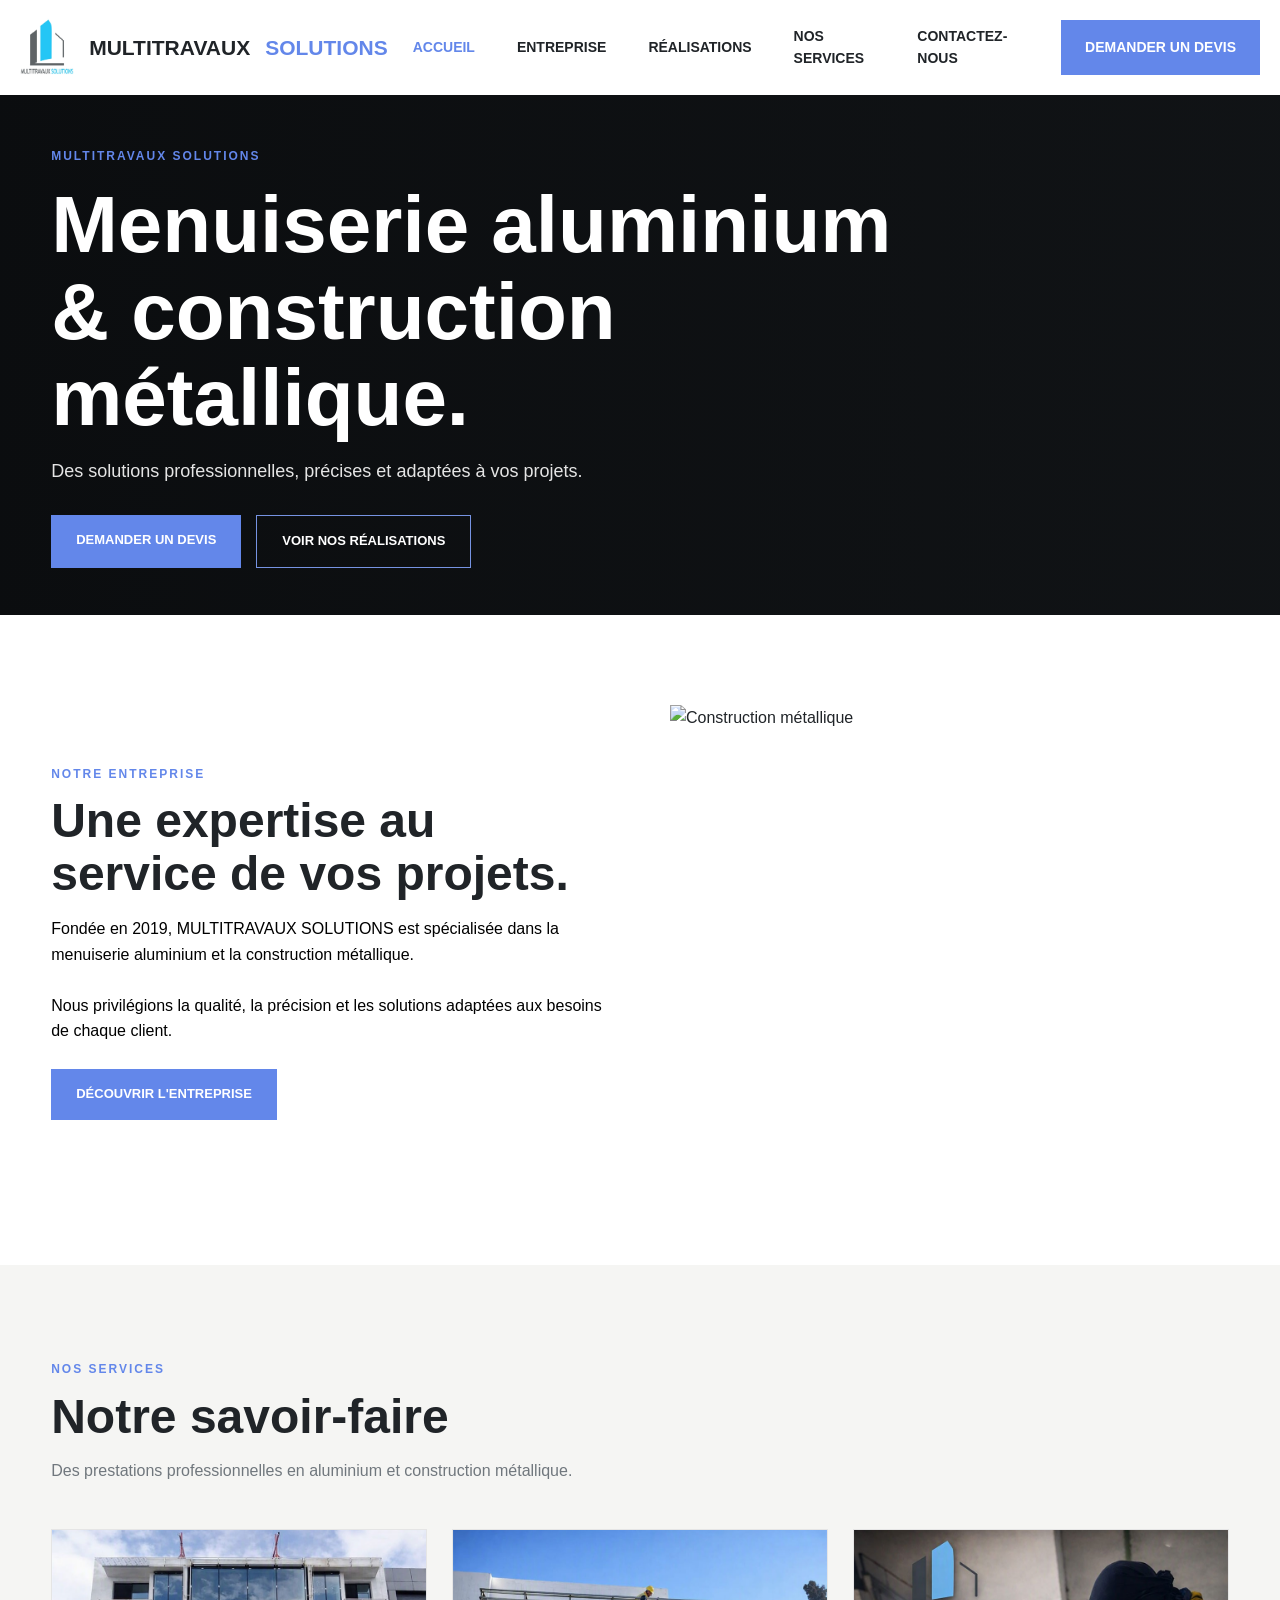
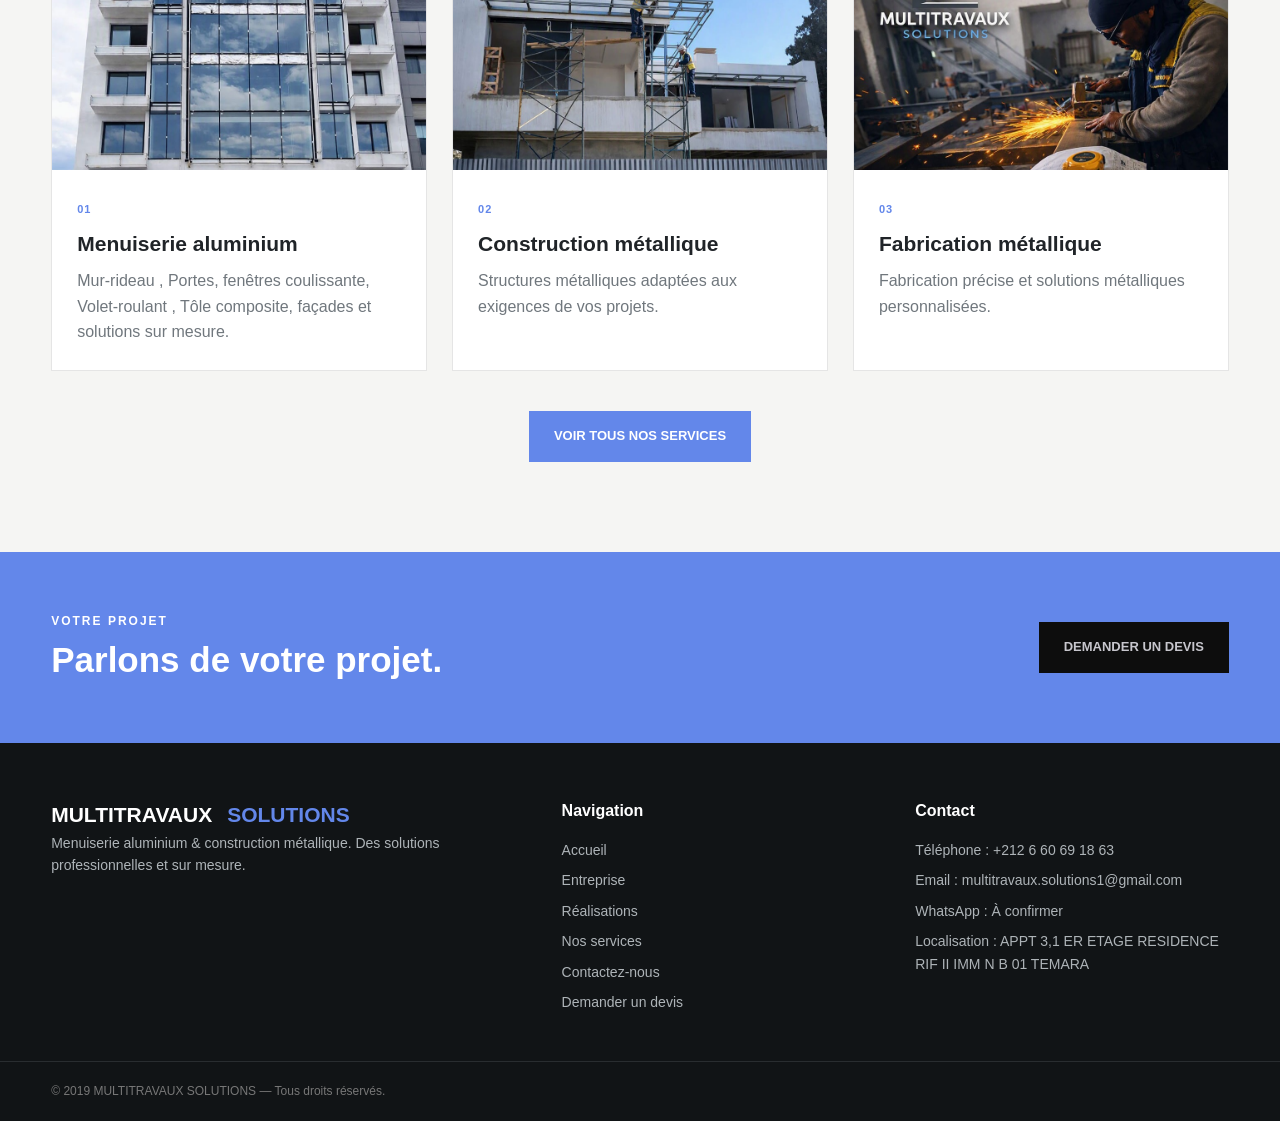
==== commit 04ac8f5c: "Fix company year and update image references Updated company foundation year and image sources." ====
--- a/index.html
+++ b/index.html
@@ -122,7 +122,7 @@
             </h2>
 
             <p>
-               <span style="color: black;">Fondée en 2025, MULTITRAVAUX SOLUTIONS
+               <span style="color: black;">Fondée en 2019, MULTITRAVAUX SOLUTIONS
                 est spécialisée dans la menuiserie aluminium
                 et la construction métallique.</span> 
             </p>
@@ -145,7 +145,7 @@
 
 
         <img
-            src="https://images.unsplash.com/photo-1504917595217-d4dc5ebe6122?auto=format&fit=crop&w=1200&q=85"
+            src="image/image13.jpeg"
             alt="Construction métallique">
 
     </div>
@@ -261,7 +261,7 @@
 
         <div class="center-btn">
 
-            <a href="services.html" class="btn btn-dark">
+            <a href="services.html" class="btn btn-primary">
                 VOIR TOUS NOS SERVICES
             </a>
 
@@ -342,7 +342,7 @@
             </h4>
 
             <p>
-                Téléphone : 
+                Téléphone : +212 6 60 69 18 63 
             </p>
 
             <p>
@@ -366,7 +366,7 @@
 
         <div class="container">
 
-            © 2025 MULTITRAVAUX SOLUTIONS —
+            © 2019 MULTITRAVAUX SOLUTIONS —
             Tous droits réservés.
 
         </div>
--- a/style.css
+++ b/style.css
@@ -378,7 +378,7 @@
     display: grid;
     grid-template-columns: 1fr 1fr;
     gap: 60px;
-    align-items: center;
+    align-items: right;
 }
 
 .service-row.reverse img {
@@ -634,7 +634,7 @@
 
 /* ================= MOBILE ================= */
 
-@media(max-width:800px) {
+@media(max-width:768px) {
 
     .menu-btn {
         display: block;
@@ -652,10 +652,11 @@
         align-items: flex-start;
         gap: 20px;
         border-bottom: 1px solid var(--border);
+        z-index: 999;
     }
 
     nav.show {
-        display: flex;
+        display: flex !important;
     }
 
     .home-hero,
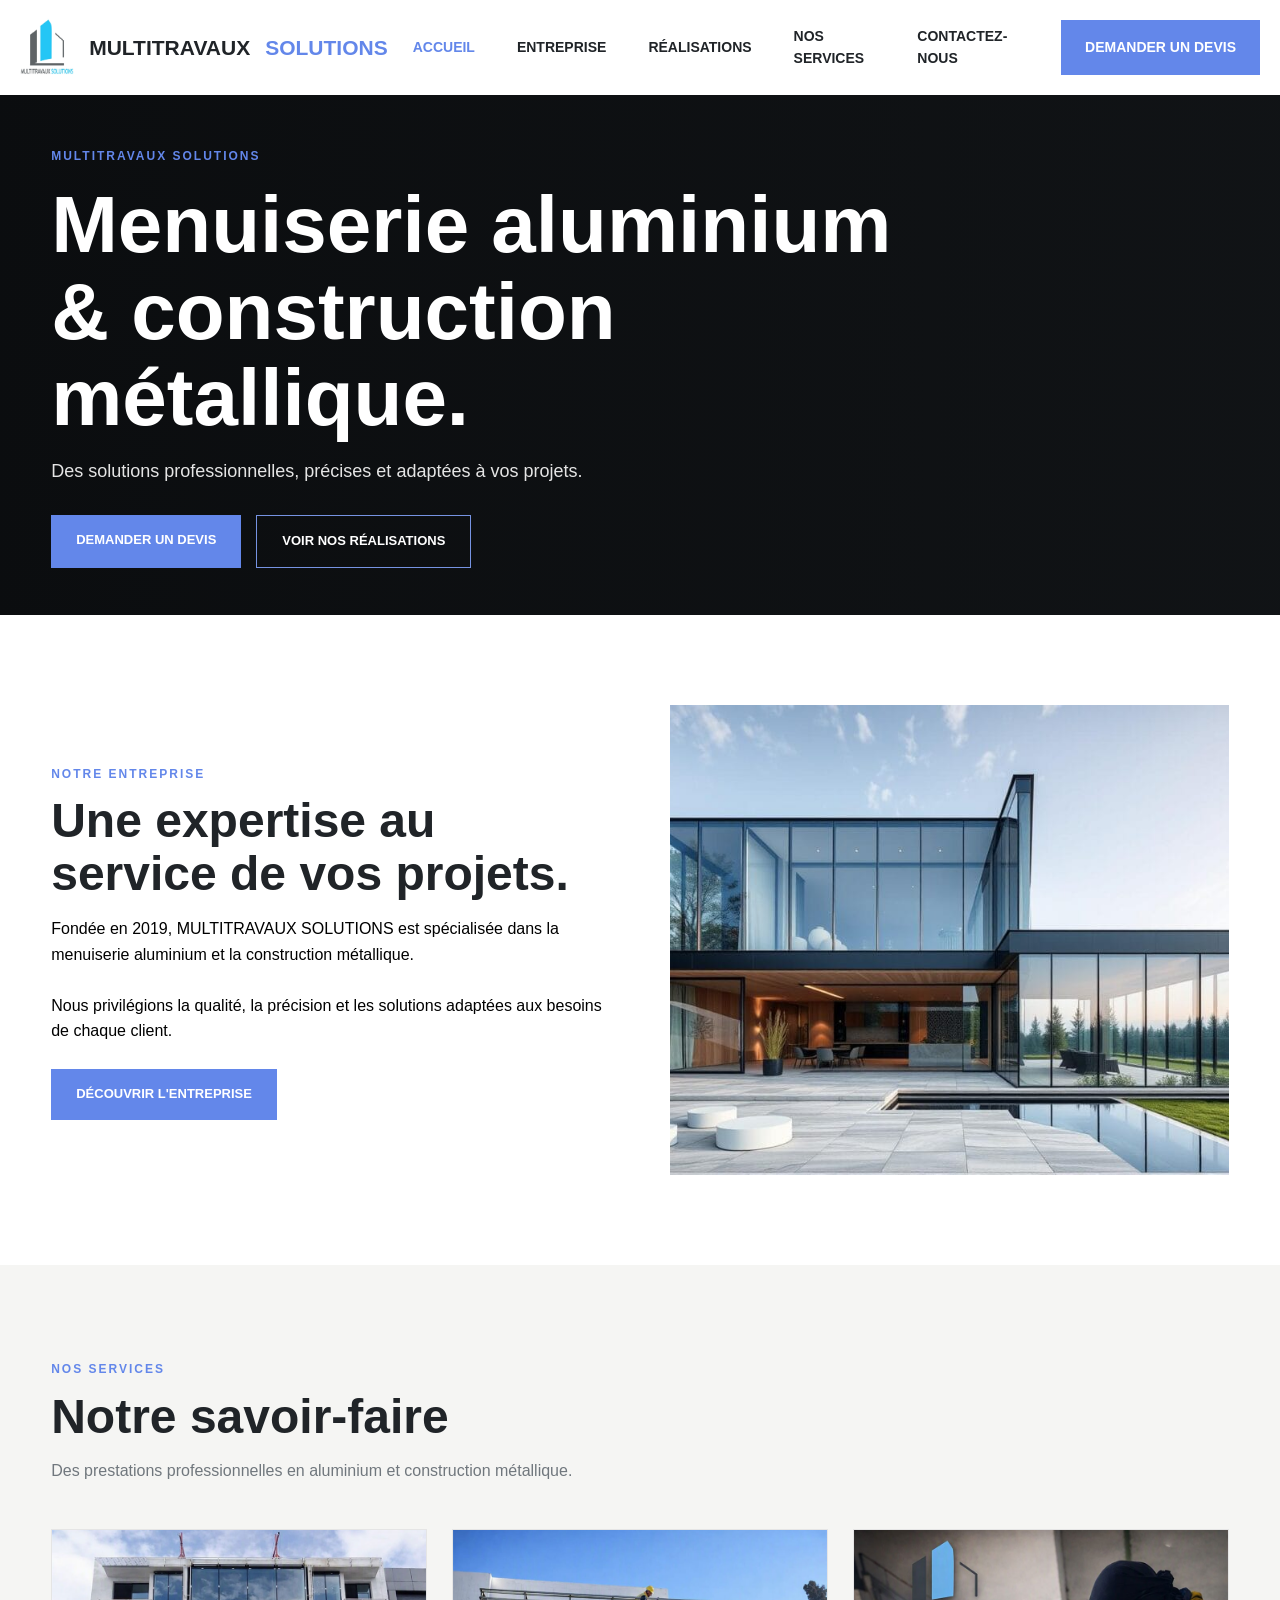
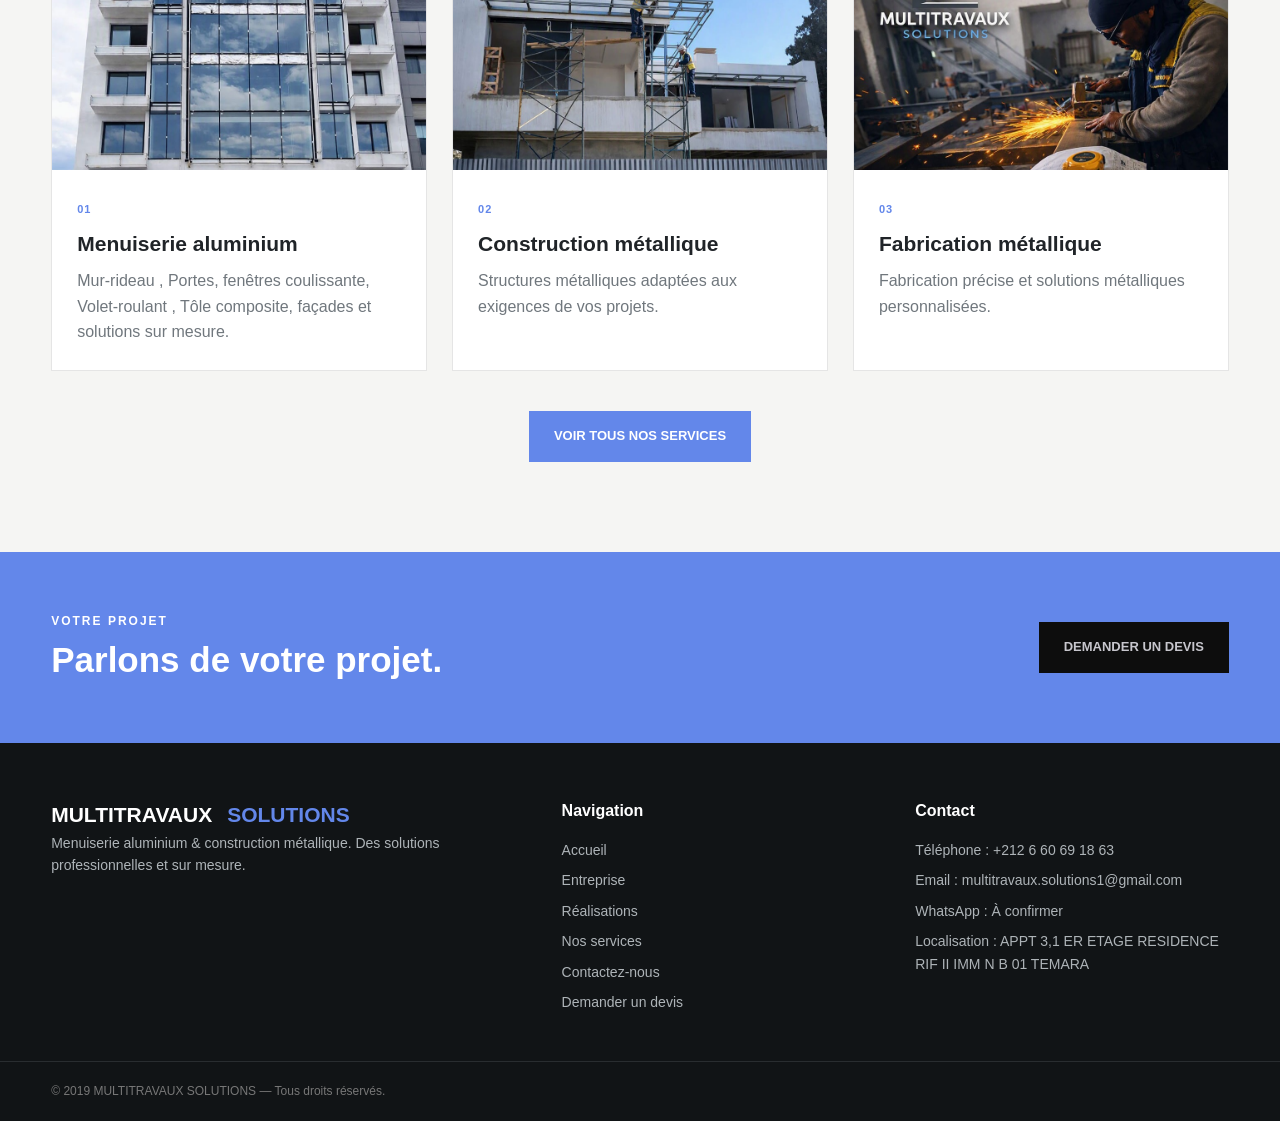
==== commit a8163560: "Restore index.html with original content" ====
--- a/index.html
+++ b/index.html
@@ -89,7 +89,7 @@
 
         <div class="hero-buttons">
 
-            <a href="contact.html" class="btn">
+            <a href="devis.html" class="btn">
                 DEMANDER UN DEVIS
             </a>
 
@@ -290,7 +290,7 @@
 
         </div>
 
-        <a href="contact.html" class="btn btn-white">
+        <a href="devis.html" class="btn btn-white">
             DEMANDER UN DEVIS
         </a>
 
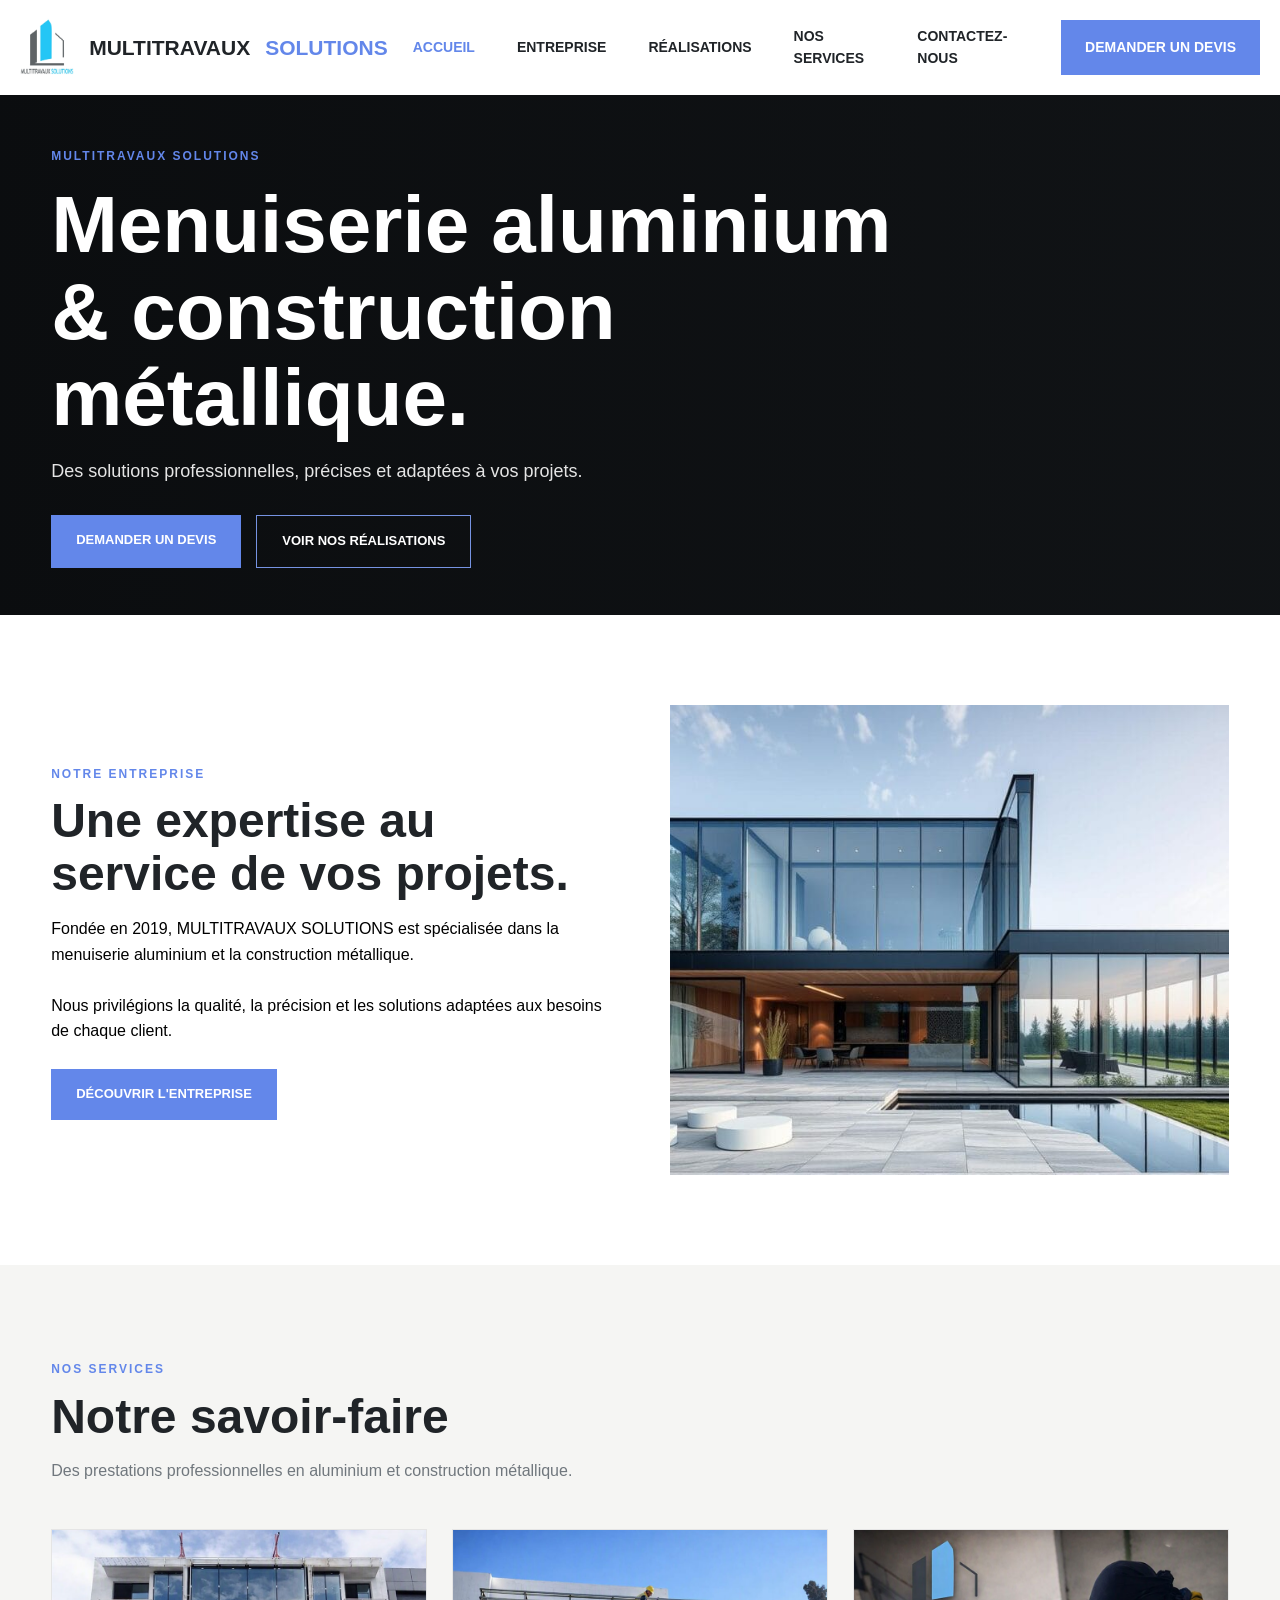
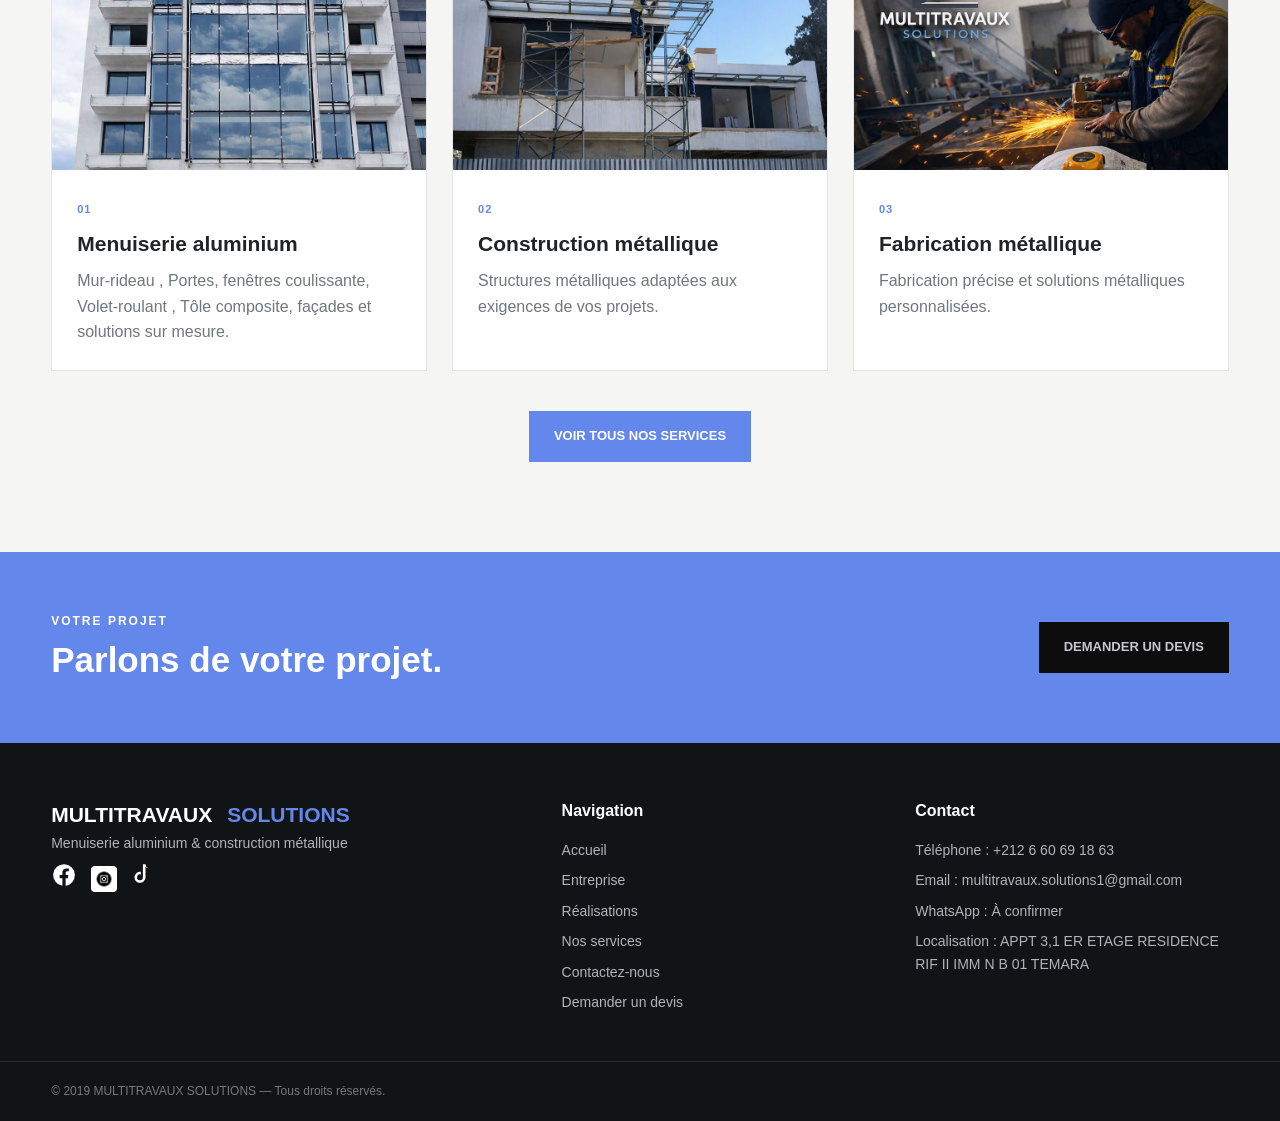
==== commit b4ca36c3: "Add files via upload" ====
--- a/index.html
+++ b/index.html
@@ -303,63 +303,55 @@
 
 <footer>
 
-    <div class="container footer-grid">
-
-        <div>
-
-            <div class="logo">
-                MULTITRAVAUX <span>SOLUTIONS</span>
-            </div>
-
-            <p>
-                Menuiserie aluminium & construction métallique.
-                Des solutions professionnelles et sur mesure.
-            </p>
-
-        </div>
-
-
-        <div>
-
-            <h4>
-                Navigation
-            </h4>
-
-            <a href="index.html">Accueil</a>
-            <a href="entreprise.html">Entreprise</a>
-            <a href="realisations.html">Réalisations</a>
-            <a href="services.html">Nos services</a>
-            <a href="contact.html">Contactez-nous</a>
-            <a href="devis.html">Demander un devis</a>
-
-        </div>
-
-
-        <div>
-
-            <h4>
-                Contact
-            </h4>
-
-            <p>
-                Téléphone : +212 6 60 69 18 63 
-            </p>
-
-            <p>
-                Email : multitravaux.solutions1@gmail.com
-            </p>
-
-            <p>
-                WhatsApp : À confirmer
-            </p>
-
-            <p>
-                Localisation : APPT 3,1 ER ETAGE RESIDENCE RIF II IMM N B 01 TEMARA
-            </p>
-
-        </div>
-
-    </div>
+<div class="container footer-grid">
+
+    <div>
+        <div class="logo">
+            MULTITRAVAUX <span>SOLUTIONS</span>
+        </div>
+
+        <p>
+            Menuiserie aluminium & construction métallique
+        </p>
+
+        <div class="social-icons">
+
+            <a href="https://www.facebook.com/profile.php?id=61594399587246" target="_blank" aria-label="Facebook">
+                <svg viewBox="0 0 24 24" fill="currentColor"><path d="M22 12a10 10 0 1 0-11.5 9.9v-7H8v-2.9h2.5V9.8c0-2.5 1.5-3.9 3.8-3.9 1.1 0 2.2.2 2.2.2v2.5h-1.3c-1.2 0-1.6.8-1.6 1.6v1.9H16l-.4 2.9h-2.1v7A10 10 0 0 0 22 12z"/></svg>
+            </a>
+
+            <a href="https://www.instagram.com/multitravaux_solutions?stkn=MWc4MmhzemRzMDIydA%3D%3D&utm_source=qr" target="_blank" aria-label="Instagram">
+                <img src="image/image18.jfif" alt="Instagram">
+            </a>
+
+            <a href="https://www.tiktok.com/@multitravaux.solu?_r=1&_t=ZS-99gOV0X1Gjc" target="_blank" aria-label="TikTok">
+                <svg viewBox="0 0 24 24" fill="currentColor"><path d="M16.6 5.8a4.4 4.4 0 0 1-3.2-1.4v9.7a5.1 5.1 0 1 1-4.3-5v2.4a2.7 2.7 0 1 0 1.9 2.6V2h2.4a4.4 4.4 0 0 0 3.2 3.8v2z"/></svg>
+            </a>
+
+        </div>
+    </div>
+
+    <div>
+        <h4>
+            Navigation
+        </h4>
+        <a href="index.html">Accueil</a>
+        <a href="entreprise.html">Entreprise</a>
+        <a href="realisations.html">Réalisations</a>
+        <a href="services.html">Nos services</a>
+        <a href="contact.html">Contactez-nous</a>
+        <a href="devis.html">Demander un devis</a>
+    </div>
+
+    <div>
+        <h4>Contact</h4>
+        <p>Téléphone : +212 6 60 69 18 63</p>
+        <p>Email : multitravaux.solutions1@gmail.com</p>
+        <p>WhatsApp : À confirmer</p>
+        <p>Localisation : APPT 3,1 ER ETAGE RESIDENCE RIF II IMM N B 01 TEMARA</p>
+    </div>
+
+</div>
 
 
     <div class="footer-bottom">
@@ -379,4 +371,4 @@
 <script src="script.js"></script>
 
 </body>
-</html>
+</html>
--- a/style.css
+++ b/style.css
@@ -630,15 +630,55 @@
     color: #777;
     font-size: 12px;
 }
+.social-icons {
+    display: flex;
+    align-items: center;
+    gap: 14px;
+}
+
+.social-icons img {
+    width: 26px;
+    height: 26px;
+    object-fit: contain;
+    border-radius: 4px;
+}
+
+.social-icons svg {
+    width: 26px;
+    height: 26px;
+    color: #ffffff;
+}
+
+.social-icons a:hover svg,
+.social-icons a:hover img {
+    opacity: 0.75;
+}
 
 
 /* ================= MOBILE ================= */
 
-@media(max-width:768px) {
+@media(max-width:580px) {
 
     .menu-btn {
         display: block;
     }
+.logo {
+    font-size: 15px;
+    gap: 8px;
+}
+
+.logo img {
+    height: 40px;
+}
+
+.navbar > a[href="devis.html"],
+.navbar .cta-btn {
+    display: none;
+}
+
+.navbar {
+    gap: 10px;
+}
 
     nav {
         display: none;
@@ -654,6 +694,9 @@
         border-bottom: 1px solid var(--border);
         z-index: 999;
     }
+    #navLinks .quote-btn {
+    display: none;
+}
 
     nav.show {
         display: flex !important;
@@ -664,7 +707,7 @@
     .contact-hero {
         min-height: 500px;
     }
-
+    f
     .home-hero h1,
     .page-hero h1,
     .contact-hero h1 {
@@ -717,4 +760,4 @@
         padding: 25px;
     }
 
-}
+}
